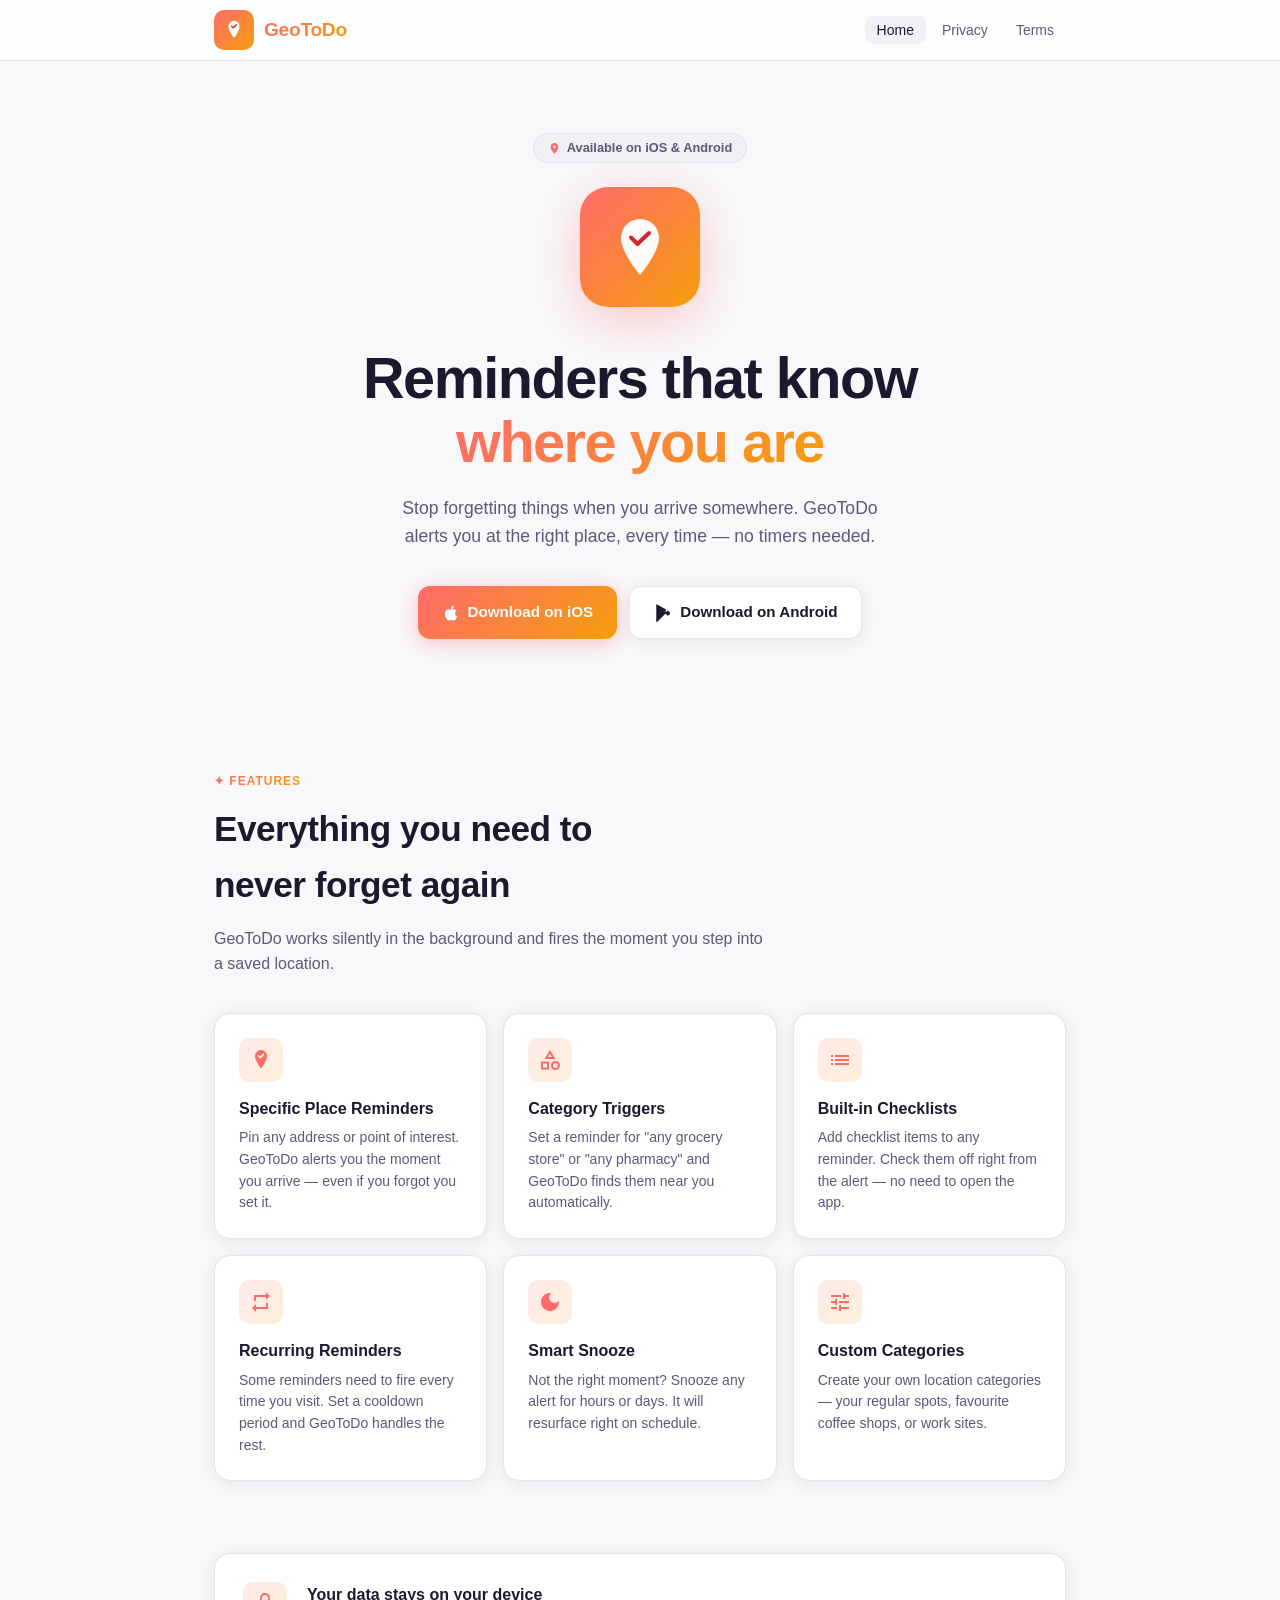
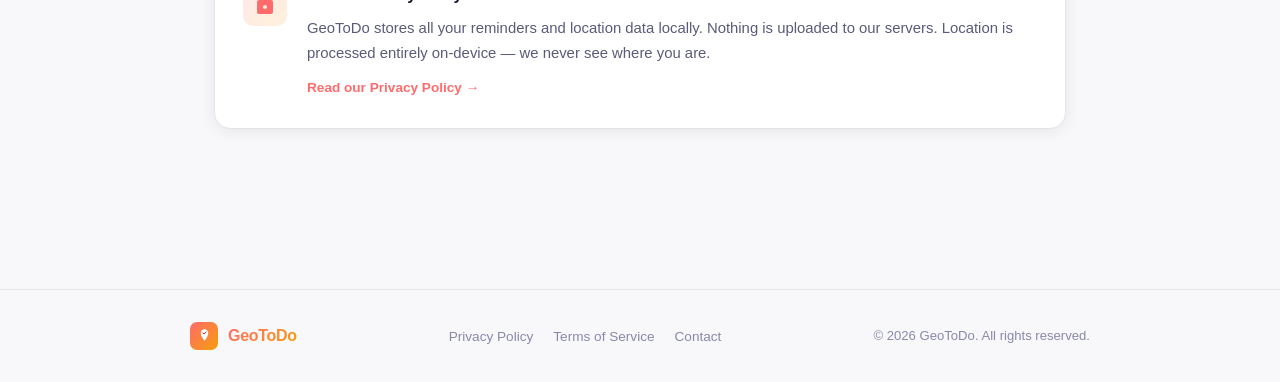
==== index.html @ b658473b "Add files via upload" ====
<!DOCTYPE html>
<html lang="en">
<head>
  <meta charset="UTF-8" />
  <meta name="viewport" content="width=device-width, initial-scale=1.0" />
  <title>GeoToDo — Location-Based Reminders</title>
  <meta name="description" content="GeoToDo reminds you of the right things at the right places. Set reminders tied to locations and never forget something again." />
  <link rel="stylesheet" href="style.css" />
  <link rel="icon" type="image/png" href="icon.png" />
</head>
<body>

<!-- ── Nav ──────────────────────────────────────────────────────────────── -->
<nav>
  <div class="nav-inner">
    <a href="index.html" class="logo">
      <div class="logo-icon">
        <!-- Pin + checkmark — matches new app icon -->
        <svg width="22" height="22" viewBox="0 0 24 24" fill="none">
          <path d="M12 2C8.69 2 6 4.69 6 8c0 5.5 6 12.5 6 12.5S18 13.5 18 8c0-3.31-2.69-6-6-6z" fill="white"/>
          <path d="M9.5 7.8l1.8 1.8 3.2-3.2" stroke="#CC2828" stroke-width="1.6" stroke-linecap="round" stroke-linejoin="round"/>
        </svg>
      </div>
      <span class="logo-name">GeoToDo</span>
    </a>
    <ul class="nav-links">
      <li><a href="index.html" class="active">Home</a></li>
      <li><a href="privacy.html">Privacy</a></li>
      <li><a href="terms.html">Terms</a></li>
    </ul>
  </div>
</nav>

<!-- ── Hero ─────────────────────────────────────────────────────────────── -->
<div class="page">
  <div class="hero">
    <div class="hero-badge">
      <svg width="13" height="13" viewBox="0 0 24 24" fill="#FF6B6B"><path d="M12 2C8.13 2 5 5.13 5 9c0 5.25 7 13 7 13s7-7.75 7-13c0-3.87-3.13-7-7-7zm0 9.5c-1.38 0-2.5-1.12-2.5-2.5s1.12-2.5 2.5-2.5 2.5 1.12 2.5 2.5-1.12 2.5-2.5 2.5z"/></svg>
      Available on iOS &amp; Android
    </div>

    <div class="app-icon-wrap">
      <!-- Large hero pin + checkmark -->
      <svg viewBox="0 0 64 64" fill="none" xmlns="http://www.w3.org/2000/svg">
        <path d="M32 4C21.5 4 13 12.5 13 23c0 14.5 19 37 19 37s19-22.5 19-37C51 12.5 42.5 4 32 4z" fill="white" opacity="0.97"/>
        <path d="M23 22.5l6.5 6.5 11.5-11" stroke="#CC2828" stroke-width="4" stroke-linecap="round" stroke-linejoin="round"/>
      </svg>
    </div>

    <h1>Reminders that know<br><span class="grad-text">where you are</span></h1>
    <p>Stop forgetting things when you arrive somewhere. GeoToDo alerts you at the right place, every time — no timers needed.</p>

    <div class="btn-group">
      <a href="#" class="btn btn-primary">
        <svg width="18" height="18" viewBox="0 0 24 24" fill="none"><path d="M18.71 19.5c-.83 1.24-1.71 2.45-3.05 2.47-1.34.03-1.77-.79-3.29-.79-1.53 0-2 .77-3.27.82-1.31.05-2.3-1.32-3.14-2.53C4.25 17 2.94 12.45 4.7 9.39c.87-1.52 2.43-2.48 4.12-2.51 1.28-.02 2.5.87 3.29.87.78 0 2.26-1.07 3.8-.91.65.03 2.47.26 3.64 1.98-.09.06-2.17 1.28-2.15 3.81.03 3.02 2.65 4.03 2.68 4.04-.03.07-.42 1.44-1.38 2.83M13 3.5c.73-.83 1.94-1.46 2.94-1.5.13 1.17-.34 2.35-1.04 3.19-.69.85-1.83 1.51-2.95 1.42-.15-1.15.41-2.35 1.05-3.11z" fill="white"/></svg>
        Download on iOS
      </a>
      <a href="#" class="btn btn-outline">
        <svg width="18" height="18" viewBox="0 0 24 24" fill="none"><path d="M3.18 23.76c.3.17.63.24.97.2l12.59-12.59L13.07 7.7 3.18 23.76zM20.9 10.24L18.1 8.62l-3.44 3.44 3.44 3.44 2.81-1.62c.8-.46.8-1.18-.01-1.64zM3 1.2v.01L13.07 11.3l3.67-3.67L4.14.83C3.76.6 3.34.57 3 .77V1.2zM3.18.24C3.07.3 3 .43 3 .59v22.82c0 .16.07.29.18.35l12.85-11.76L3.18.24z" fill="currentColor"/></svg>
        Download on Android
      </a>
    </div>
  </div>

  <!-- ── Features ─────────────────────────────────────────────────────────── -->
  <div class="section">
    <div class="section-label">✦ Features</div>
    <h2>Everything you need to<br>never forget again</h2>
    <p>GeoToDo works silently in the background and fires the moment you step into a saved location.</p>

    <div class="feature-grid">
      <div class="feature-card">
        <div class="feature-icon">
          <!-- Location pin with checkmark -->
          <svg width="24" height="24" viewBox="0 0 24 24" fill="none">
            <path d="M12 2C8.69 2 6 4.69 6 8c0 5.5 6 12.5 6 12.5S18 13.5 18 8c0-3.31-2.69-6-6-6z" fill="#FF6B6B"/>
            <path d="M9.5 7.8l1.8 1.8 3.2-3.2" stroke="white" stroke-width="1.5" stroke-linecap="round" stroke-linejoin="round"/>
          </svg>
        </div>
        <h3>Specific Place Reminders</h3>
        <p>Pin any address or point of interest. GeoToDo alerts you the moment you arrive — even if you forgot you set it.</p>
      </div>
      <div class="feature-card">
        <div class="feature-icon">
          <!-- Category grid -->
          <svg width="24" height="24" viewBox="0 0 24 24" fill="#FF6B6B">
            <path d="M12 2l-5.5 9h11L12 2zm0 3.84L13.93 9h-3.87L12 5.84zM17.5 13c-2.49 0-4.5 2.01-4.5 4.5S15.01 22 17.5 22 22 19.99 22 17.5 19.99 13 17.5 13zm0 7c-1.38 0-2.5-1.12-2.5-2.5s1.12-2.5 2.5-2.5 2.5 1.12 2.5 2.5-1.12 2.5-2.5 2.5zM3 21.5h8v-8H3v8zm2-6h4v4H5v-4z"/>
          </svg>
        </div>
        <h3>Category Triggers</h3>
        <p>Set a reminder for "any grocery store" or "any pharmacy" and GeoToDo finds them near you automatically.</p>
      </div>
      <div class="feature-card">
        <div class="feature-icon">
          <!-- Checklist -->
          <svg width="24" height="24" viewBox="0 0 24 24" fill="#FF6B6B">
            <path d="M3 13h2v-2H3v2zm0 4h2v-2H3v2zm0-8h2V7H3v2zm4 4h14v-2H7v2zm0 4h14v-2H7v2zM7 7v2h14V7H7z"/>
          </svg>
        </div>
        <h3>Built-in Checklists</h3>
        <p>Add checklist items to any reminder. Check them off right from the alert — no need to open the app.</p>
      </div>
      <div class="feature-card">
        <div class="feature-icon">
          <!-- Repeat arrows -->
          <svg width="24" height="24" viewBox="0 0 24 24" fill="#FF6B6B">
            <path d="M7 7h10v3l4-4-4-4v3H5v6h2V7zm10 10H7v-3l-4 4 4 4v-3h12v-6h-2v4z"/>
          </svg>
        </div>
        <h3>Recurring Reminders</h3>
        <p>Some reminders need to fire every time you visit. Set a cooldown period and GeoToDo handles the rest.</p>
      </div>
      <div class="feature-card">
        <div class="feature-icon">
          <!-- Bedtime moon -->
          <svg width="24" height="24" viewBox="0 0 24 24" fill="#FF6B6B">
            <path d="M12 3c-4.97 0-9 4.03-9 9s4.03 9 9 9 9-4.03 9-9c0-.46-.04-.92-.1-1.36a5.39 5.39 0 0 1-4.4 2.26 5.4 5.4 0 0 1-5.4-5.4c0-1.81.89-3.42 2.26-4.4-.44-.06-.9-.1-1.36-.1z"/>
          </svg>
        </div>
        <h3>Smart Snooze</h3>
        <p>Not the right moment? Snooze any alert for hours or days. It will resurface right on schedule.</p>
      </div>
      <div class="feature-card">
        <div class="feature-icon">
          <!-- Tune / sliders -->
          <svg width="24" height="24" viewBox="0 0 24 24" fill="#FF6B6B">
            <path d="M3 17v2h6v-2H3zM3 5v2h10V5H3zm10 16v-2h8v-2h-8v-2h-2v6h2zM7 9v2H3v2h4v2h2V9H7zm14 4v-2H11v2h10zm-6-4h2V7h4V5h-4V3h-2v6z"/>
          </svg>
        </div>
        <h3>Custom Categories</h3>
        <p>Create your own location categories — your regular spots, favourite coffee shops, or work sites.</p>
      </div>
    </div>
  </div>

  <!-- ── Privacy callout ───────────────────────────────────────────────────── -->
  <div class="section">
    <div class="feature-card" style="display:flex; gap:20px; align-items:flex-start; padding:28px;">
      <div style="flex-shrink:0; width:44px; height:44px; border-radius:10px; background:linear-gradient(135deg,rgba(255,107,107,.15),rgba(245,158,11,.15)); display:flex; align-items:center; justify-content:center;">
        <svg width="24" height="24" viewBox="0 0 24 24" fill="#FF6B6B">
          <path d="M18 8h-1V6c0-2.76-2.24-5-5-5S7 3.24 7 6v2H6c-1.1 0-2 .9-2 2v10c0 1.1.9 2 2 2h12c1.1 0 2-.9 2-2V10c0-1.1-.9-2-2-2zm-6 9c-1.1 0-2-.9-2-2s.9-2 2-2 2 .9 2 2-.9 2-2 2zm3.1-9H8.9V6c0-1.71 1.39-3.1 3.1-3.1 1.71 0 3.1 1.39 3.1 3.1v2z"/>
        </svg>
      </div>
      <div>
        <h3 style="margin-bottom:8px;">Your data stays on your device</h3>
        <p style="color:var(--text-2); font-size:.93rem; line-height:1.65;">
          GeoToDo stores all your reminders and location data locally. Nothing is uploaded to our servers. Location is processed entirely on-device — we never see where you are.
        </p>
        <a href="privacy.html" style="display:inline-block; margin-top:12px; font-size:.85rem; font-weight:600; color:var(--red); text-decoration:none;">Read our Privacy Policy →</a>
      </div>
    </div>
  </div>

</div><!-- /page -->

<!-- ── Footer ────────────────────────────────────────────────────────────── -->
<footer>
  <div class="footer-inner">
    <a href="index.html" class="logo">
      <div class="logo-icon" style="width:28px;height:28px;border-radius:7px;">
        <svg width="15" height="15" viewBox="0 0 24 24" fill="none">
          <path d="M12 2C8.69 2 6 4.69 6 8c0 5.5 6 12.5 6 12.5S18 13.5 18 8c0-3.31-2.69-6-6-6z" fill="white"/>
          <path d="M9.5 7.8l1.8 1.8 3.2-3.2" stroke="#CC2828" stroke-width="1.6" stroke-linecap="round" stroke-linejoin="round"/>
        </svg>
      </div>
      <span class="logo-name" style="font-size:1rem;">GeoToDo</span>
    </a>
    <ul class="footer-links">
      <li><a href="privacy.html">Privacy Policy</a></li>
      <li><a href="terms.html">Terms of Service</a></li>
      <li><a href="mailto:hello@GeoToDo.app">Contact</a></li>
    </ul>
    <p class="footer-copy">&copy; 2026 GeoToDo. All rights reserved.</p>
  </div>
</footer>

</body>
</html>
---- style.css ----
/* ── GeoToDo website — shared styles ───────────────────────────────────── */

:root {
  --red:    #FF6B6B;
  --amber:  #F59E0B;
  --grad:   linear-gradient(135deg, #FF6B6B 0%, #F59E0B 100%);
  --grad-h: linear-gradient(135deg, #ff5252 0%, #e08e00 100%);

  --bg:        #f8f8fa;
  --surface:   #ffffff;
  --surface2:  #f1f1f5;
  --border:    #e4e4ea;
  --text:      #1a1a2e;
  --text-2:    #5a5a7a;
  --text-3:    #8888aa;
  --radius:    16px;
  --radius-sm: 10px;
  --shadow:    0 2px 16px rgba(0,0,0,.08);
  --shadow-lg: 0 8px 40px rgba(0,0,0,.13);
}

@media (prefers-color-scheme: dark) {
  :root {
    --bg:       #0f0f18;
    --surface:  #1c1c2e;
    --surface2: #252538;
    --border:   #2e2e48;
    --text:     #f0f0f8;
    --text-2:   #a0a0c0;
    --text-3:   #606080;
    --shadow:    0 2px 16px rgba(0,0,0,.4);
    --shadow-lg: 0 8px 40px rgba(0,0,0,.5);
  }
}

*, *::before, *::after { box-sizing: border-box; margin: 0; padding: 0; }

html { scroll-behavior: smooth; }

body {
  font-family: -apple-system, BlinkMacSystemFont, 'Segoe UI', Roboto, Helvetica, Arial, sans-serif;
  background: var(--bg);
  color: var(--text);
  line-height: 1.6;
  -webkit-font-smoothing: antialiased;
}

/* ── Logo ─────────────────────────────────────────────────────────────────── */
.logo {
  display: inline-flex;
  align-items: center;
  gap: 10px;
  text-decoration: none;
}

.logo-icon {
  width: 40px;
  height: 40px;
  border-radius: 10px;
  background: var(--grad);
  display: flex;
  align-items: center;
  justify-content: center;
  flex-shrink: 0;
}

.logo-icon svg { display: block; }

.logo-name {
  font-size: 1.2rem;
  font-weight: 800;
  background: var(--grad);
  -webkit-background-clip: text;
  -webkit-text-fill-color: transparent;
  background-clip: text;
  letter-spacing: -0.3px;
}

/* ── Nav ──────────────────────────────────────────────────────────────────── */
nav {
  position: sticky;
  top: 0;
  z-index: 100;
  background: color-mix(in srgb, var(--surface) 80%, transparent);
  backdrop-filter: blur(16px);
  -webkit-backdrop-filter: blur(16px);
  border-bottom: 1px solid var(--border);
}

.nav-inner {
  max-width: 900px;
  margin: 0 auto;
  padding: 0 24px;
  height: 60px;
  display: flex;
  align-items: center;
  justify-content: space-between;
}

.nav-links {
  display: flex;
  gap: 4px;
  list-style: none;
}

.nav-links a {
  text-decoration: none;
  color: var(--text-2);
  font-size: .875rem;
  font-weight: 500;
  padding: 6px 12px;
  border-radius: 8px;
  transition: background .15s, color .15s;
}

.nav-links a:hover,
.nav-links a.active {
  background: var(--surface2);
  color: var(--text);
}

/* ── Page wrapper ─────────────────────────────────────────────────────────── */
.page { max-width: 900px; margin: 0 auto; padding: 0 24px 80px; }

/* ── Hero ─────────────────────────────────────────────────────────────────── */
.hero {
  text-align: center;
  padding: 72px 24px 56px;
}

.hero-badge {
  display: inline-flex;
  align-items: center;
  gap: 6px;
  background: var(--surface2);
  border: 1px solid var(--border);
  border-radius: 100px;
  padding: 4px 14px;
  font-size: .8rem;
  font-weight: 600;
  color: var(--text-2);
  margin-bottom: 24px;
}

.hero-badge span { font-size: .9rem; }

.hero h1 {
  font-size: clamp(2.2rem, 6vw, 3.6rem);
  font-weight: 900;
  line-height: 1.1;
  letter-spacing: -1.5px;
  margin-bottom: 20px;
}

.grad-text {
  background: var(--grad);
  -webkit-background-clip: text;
  -webkit-text-fill-color: transparent;
  background-clip: text;
}

.hero p {
  font-size: 1.1rem;
  color: var(--text-2);
  max-width: 520px;
  margin: 0 auto 36px;
}

/* ── App icon large ───────────────────────────────────────────────────────── */
.app-icon-wrap {
  margin: 0 auto 40px;
  width: 120px;
  height: 120px;
  border-radius: 28px;
  background: var(--grad);
  display: flex;
  align-items: center;
  justify-content: center;
  box-shadow: 0 12px 48px rgba(255, 107, 107, .35);
}

.app-icon-wrap svg { width: 64px; height: 64px; }

/* ── Buttons ──────────────────────────────────────────────────────────────── */
.btn-group {
  display: flex;
  flex-wrap: wrap;
  gap: 12px;
  justify-content: center;
}

.btn {
  display: inline-flex;
  align-items: center;
  gap: 8px;
  text-decoration: none;
  font-weight: 700;
  font-size: .95rem;
  border-radius: 12px;
  padding: 13px 24px;
  transition: transform .15s, box-shadow .15s, opacity .15s;
  cursor: pointer;
  border: none;
}

.btn:hover { transform: translateY(-1px); }
.btn:active { transform: translateY(0); }

.btn-primary {
  background: var(--grad);
  color: #fff;
  box-shadow: 0 4px 20px rgba(255,107,107,.4);
}
.btn-primary:hover { box-shadow: 0 6px 28px rgba(255,107,107,.55); }

.btn-outline {
  background: var(--surface);
  color: var(--text);
  border: 1.5px solid var(--border);
  box-shadow: var(--shadow);
}
.btn-outline:hover { border-color: var(--red); color: var(--red); }

/* ── Section headings ─────────────────────────────────────────────────────── */
.section { margin-top: 72px; }

.section-label {
  display: inline-flex;
  align-items: center;
  gap: 6px;
  font-size: .75rem;
  font-weight: 700;
  letter-spacing: 1px;
  text-transform: uppercase;
  background: var(--grad);
  -webkit-background-clip: text;
  -webkit-text-fill-color: transparent;
  background-clip: text;
  margin-bottom: 10px;
}

.section h2 {
  font-size: clamp(1.5rem, 4vw, 2.2rem);
  font-weight: 800;
  letter-spacing: -0.5px;
  margin-bottom: 12px;
}

.section > p {
  color: var(--text-2);
  max-width: 560px;
  margin-bottom: 36px;
}

/* ── Feature grid ─────────────────────────────────────────────────────────── */
.feature-grid {
  display: grid;
  grid-template-columns: repeat(auto-fit, minmax(240px, 1fr));
  gap: 16px;
}

.feature-card {
  background: var(--surface);
  border: 1px solid var(--border);
  border-radius: var(--radius);
  padding: 24px;
  box-shadow: var(--shadow);
}

.feature-icon {
  width: 44px;
  height: 44px;
  border-radius: var(--radius-sm);
  background: linear-gradient(135deg, rgba(255,107,107,.15), rgba(245,158,11,.15));
  display: flex;
  align-items: center;
  justify-content: center;
  margin-bottom: 14px;
  font-size: 1.3rem;
}

.feature-card h3 {
  font-size: 1rem;
  font-weight: 700;
  margin-bottom: 6px;
}

.feature-card p {
  font-size: .875rem;
  color: var(--text-2);
  line-height: 1.55;
}

/* ── Privacy / Terms prose ────────────────────────────────────────────────── */
.prose-hero {
  padding: 56px 0 40px;
  border-bottom: 1px solid var(--border);
  margin-bottom: 48px;
}

.prose-hero h1 {
  font-size: clamp(1.8rem, 5vw, 3rem);
  font-weight: 900;
  letter-spacing: -1px;
  margin-bottom: 10px;
}

.prose-hero p {
  color: var(--text-2);
  font-size: .95rem;
}

.prose-hero .updated {
  display: inline-flex;
  align-items: center;
  gap: 6px;
  margin-top: 16px;
  font-size: .8rem;
  color: var(--text-3);
  background: var(--surface2);
  border-radius: 100px;
  padding: 4px 12px;
}

.prose { max-width: 720px; }

.prose h2 {
  font-size: 1.25rem;
  font-weight: 800;
  margin: 40px 0 12px;
  color: var(--text);
  display: flex;
  align-items: center;
  gap: 10px;
}

.prose h2 .h-icon {
  width: 32px;
  height: 32px;
  border-radius: 8px;
  background: linear-gradient(135deg, rgba(255,107,107,.2), rgba(245,158,11,.2));
  display: flex;
  align-items: center;
  justify-content: center;
  font-size: .9rem;
  flex-shrink: 0;
}

.prose p, .prose li {
  font-size: .97rem;
  color: var(--text-2);
  line-height: 1.75;
}

.prose ul, .prose ol {
  padding-left: 20px;
  margin: 10px 0;
}

.prose li { margin-bottom: 6px; }

.prose a { color: var(--red); text-decoration: none; }
.prose a:hover { text-decoration: underline; }

.prose strong { color: var(--text); font-weight: 600; }

.info-box {
  background: linear-gradient(135deg, rgba(255,107,107,.08), rgba(245,158,11,.08));
  border: 1px solid rgba(255,107,107,.2);
  border-radius: var(--radius-sm);
  padding: 16px 20px;
  margin: 20px 0;
  font-size: .9rem;
  color: var(--text-2);
  display: flex;
  gap: 12px;
  align-items: flex-start;
}

.info-box .info-icon { font-size: 1.1rem; flex-shrink: 0; margin-top: 1px; }

/* ── Footer ───────────────────────────────────────────────────────────────── */
footer {
  border-top: 1px solid var(--border);
  margin-top: 80px;
  padding: 32px 24px;
}

.footer-inner {
  max-width: 900px;
  margin: 0 auto;
  display: flex;
  flex-wrap: wrap;
  align-items: center;
  justify-content: space-between;
  gap: 16px;
}

.footer-links {
  display: flex;
  gap: 20px;
  list-style: none;
  flex-wrap: wrap;
}

.footer-links a {
  text-decoration: none;
  color: var(--text-3);
  font-size: .85rem;
  transition: color .15s;
}

.footer-links a:hover { color: var(--text); }

.footer-copy {
  font-size: .82rem;
  color: var(--text-3);
}

/* ── Responsive ───────────────────────────────────────────────────────────── */
@media (max-width: 600px) {
  .nav-links a { padding: 6px 8px; font-size: .8rem; }
  .hero { padding: 48px 0 40px; }
  .app-icon-wrap { width: 96px; height: 96px; border-radius: 22px; }
}
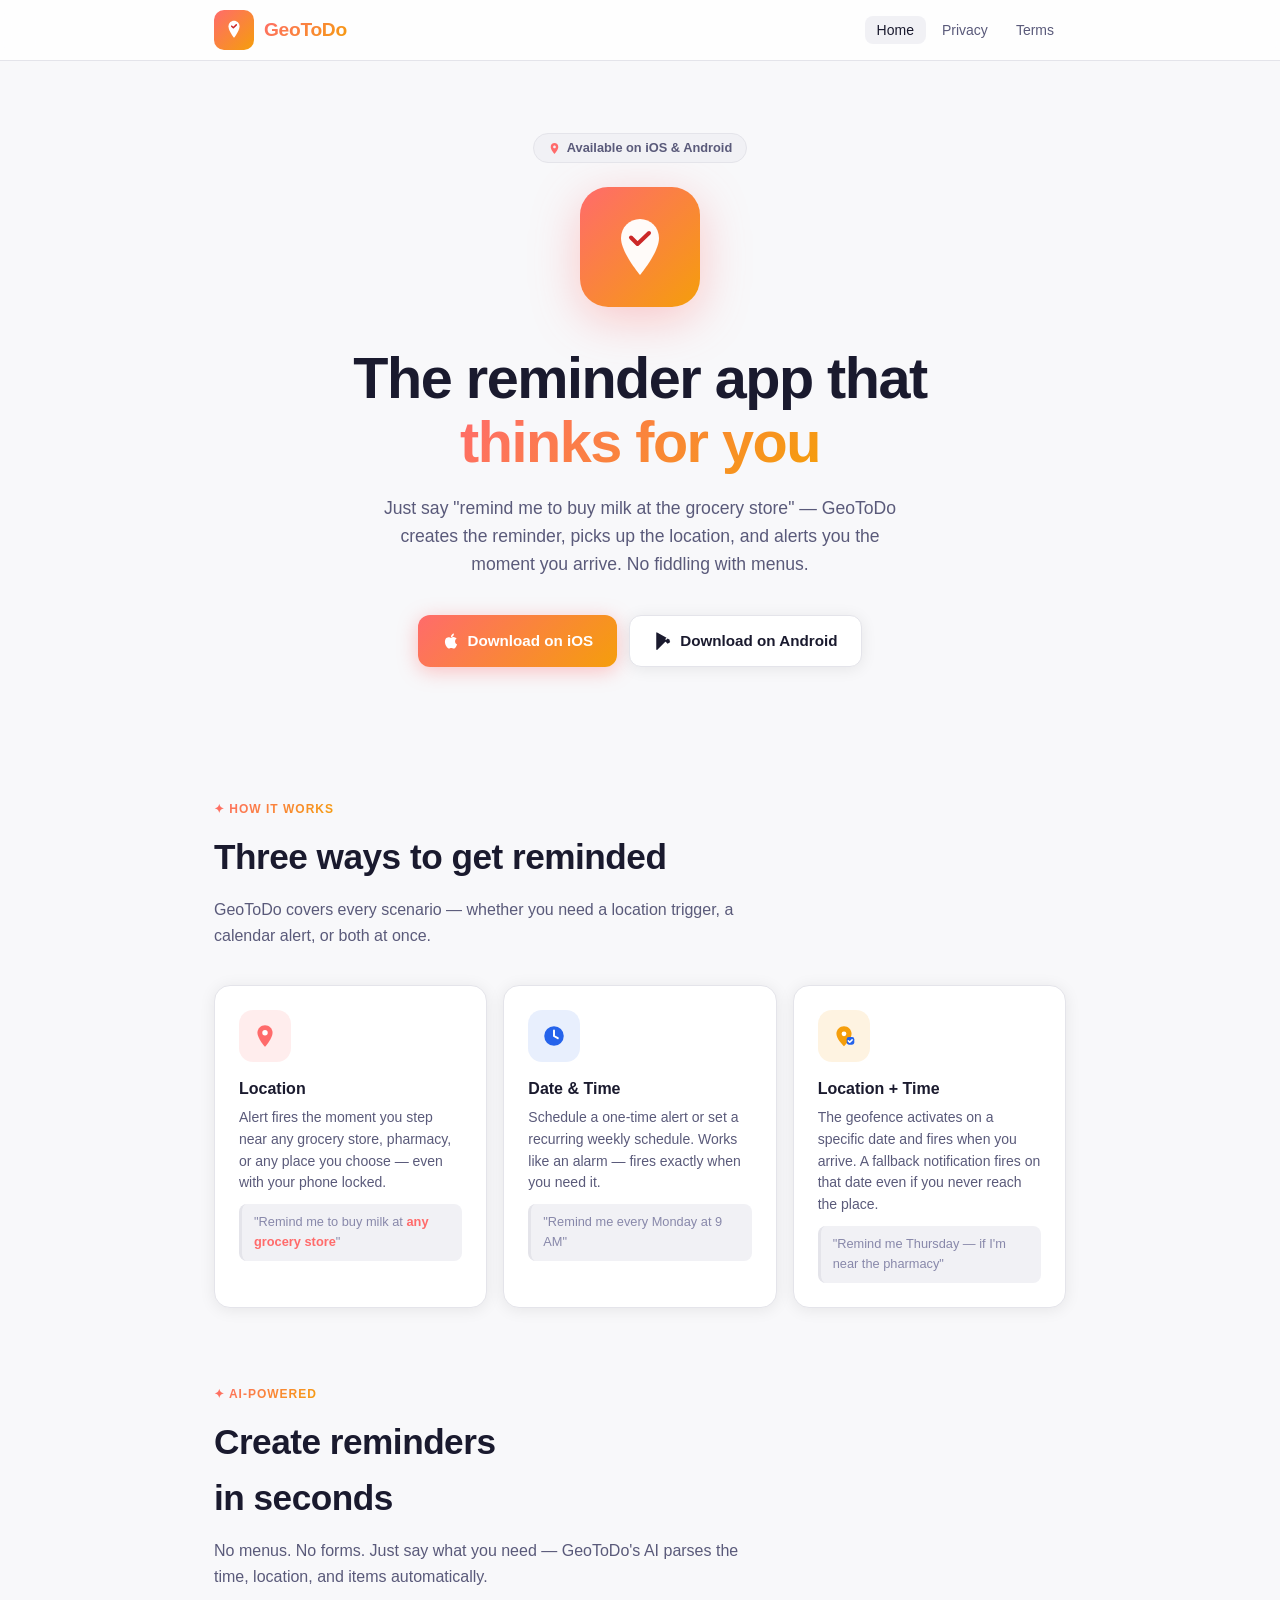
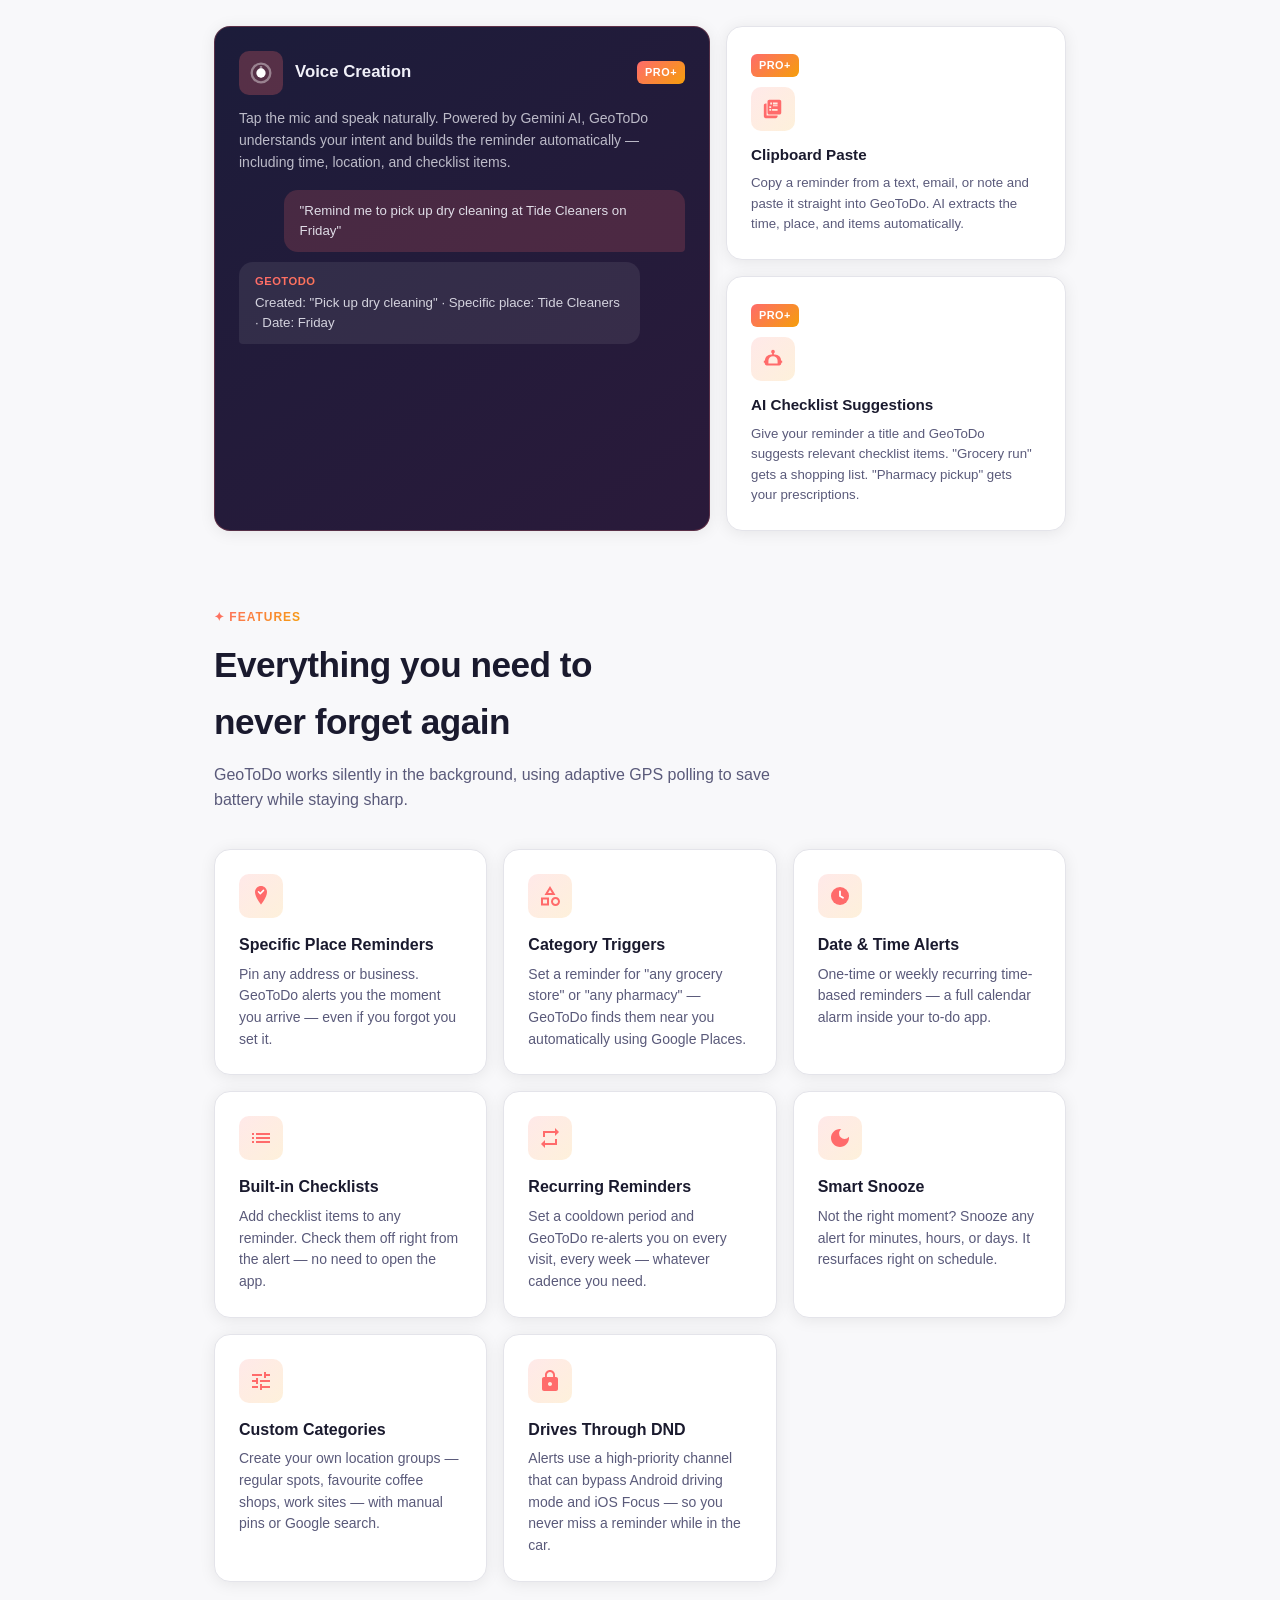
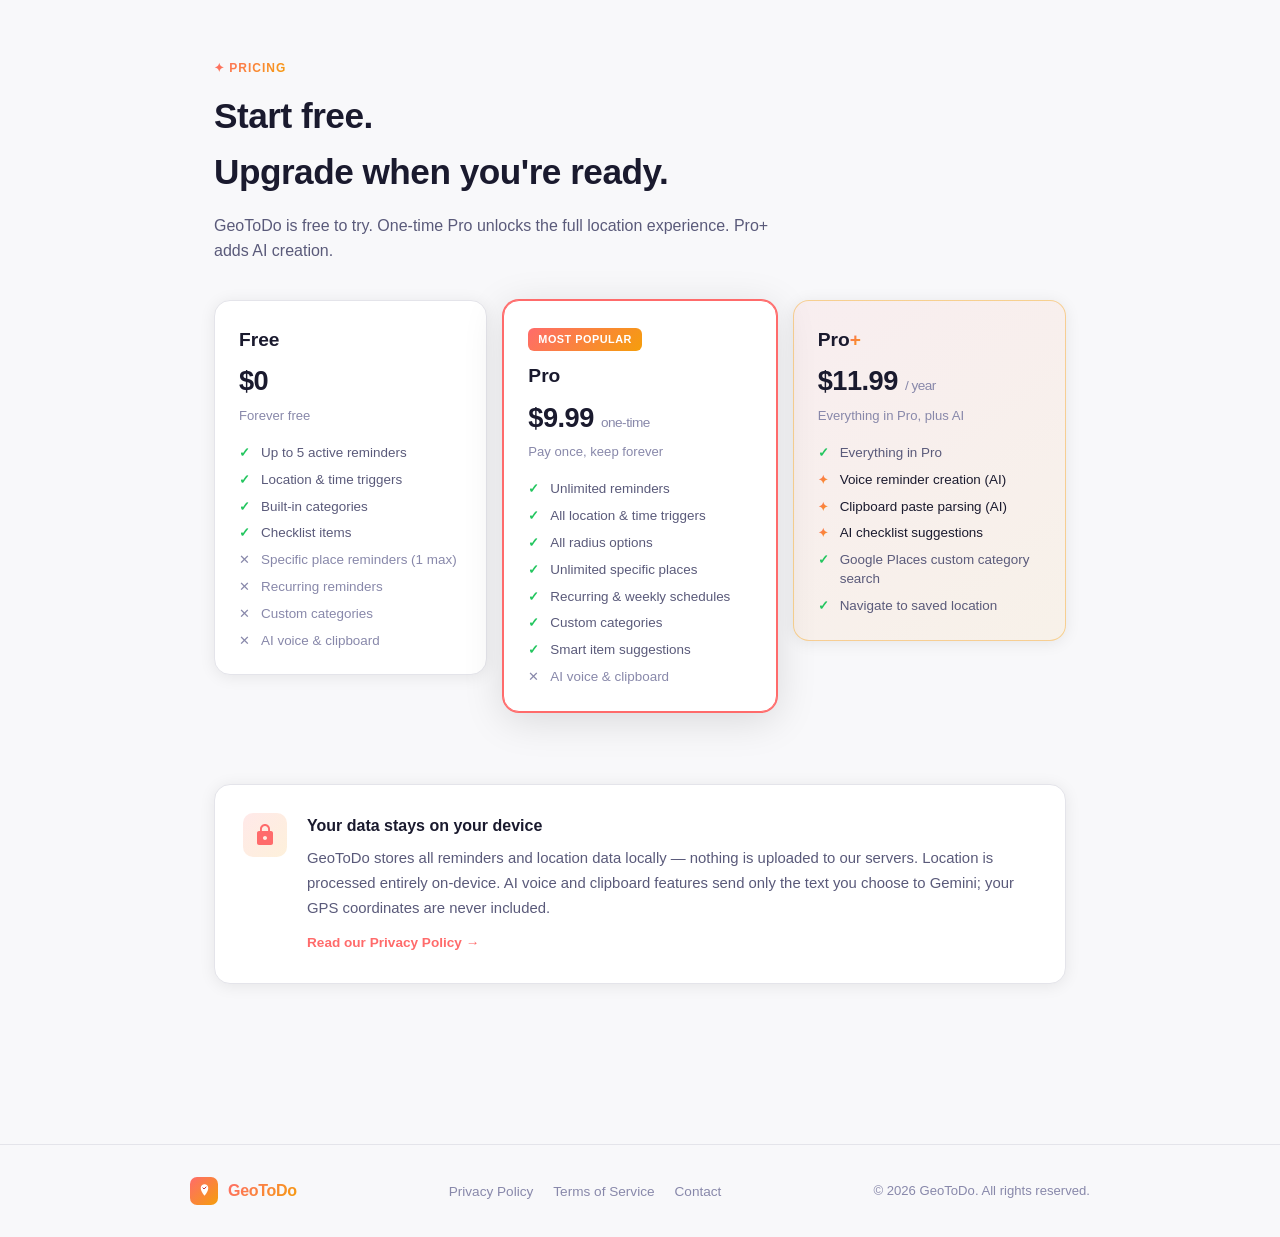
==== commit 48974f18: "Add files via upload" ====
--- a/index.html
+++ b/index.html
@@ -3,8 +3,8 @@
 <head>
   <meta charset="UTF-8" />
   <meta name="viewport" content="width=device-width, initial-scale=1.0" />
-  <title>GeoToDo — Location-Based Reminders</title>
-  <meta name="description" content="GeoToDo reminds you of the right things at the right places. Set reminders tied to locations and never forget something again." />
+  <title>GeoToDo — AI-Powered Location &amp; Time Reminders</title>
+  <meta name="description" content="GeoToDo creates reminders from your voice, fires them when you arrive at a place or at a specific time, and checks items off without opening the app." />
   <link rel="stylesheet" href="style.css" />
   <link rel="icon" type="image/png" href="icon.png" />
 </head>
@@ -15,7 +15,6 @@
   <div class="nav-inner">
     <a href="index.html" class="logo">
       <div class="logo-icon">
-        <!-- Pin + checkmark — matches new app icon -->
         <svg width="22" height="22" viewBox="0 0 24 24" fill="none">
           <path d="M12 2C8.69 2 6 4.69 6 8c0 5.5 6 12.5 6 12.5S18 13.5 18 8c0-3.31-2.69-6-6-6z" fill="white"/>
           <path d="M9.5 7.8l1.8 1.8 3.2-3.2" stroke="#CC2828" stroke-width="1.6" stroke-linecap="round" stroke-linejoin="round"/>
@@ -40,15 +39,14 @@
     </div>
 
     <div class="app-icon-wrap">
-      <!-- Large hero pin + checkmark -->
       <svg viewBox="0 0 64 64" fill="none" xmlns="http://www.w3.org/2000/svg">
         <path d="M32 4C21.5 4 13 12.5 13 23c0 14.5 19 37 19 37s19-22.5 19-37C51 12.5 42.5 4 32 4z" fill="white" opacity="0.97"/>
         <path d="M23 22.5l6.5 6.5 11.5-11" stroke="#CC2828" stroke-width="4" stroke-linecap="round" stroke-linejoin="round"/>
       </svg>
     </div>
 
-    <h1>Reminders that know<br><span class="grad-text">where you are</span></h1>
-    <p>Stop forgetting things when you arrive somewhere. GeoToDo alerts you at the right place, every time — no timers needed.</p>
+    <h1>The reminder app that<br><span class="grad-text">thinks for you</span></h1>
+    <p>Just say "remind me to buy milk at the grocery store" — GeoToDo creates the reminder, picks up the location, and alerts you the moment you arrive. No fiddling with menus.</p>
 
     <div class="btn-group">
       <a href="#" class="btn btn-primary">
@@ -62,37 +60,154 @@
     </div>
   </div>
 
-  <!-- ── Features ─────────────────────────────────────────────────────────── -->
+  <!-- ── Three trigger types ─────────────────────────────────────────────── -->
+  <div class="section">
+    <div class="section-label">✦ How it works</div>
+    <h2>Three ways to get reminded</h2>
+    <p>GeoToDo covers every scenario — whether you need a location trigger, a calendar alert, or both at once.</p>
+
+    <div class="trigger-grid">
+      <div class="trigger-card">
+        <div class="trigger-icon trigger-loc">
+          <svg width="26" height="26" viewBox="0 0 24 24" fill="none">
+            <path d="M12 2C8.13 2 5 5.13 5 9c0 5.25 7 13 7 13s7-7.75 7-13c0-3.87-3.13-7-7-7z" fill="#FF6B6B"/>
+            <circle cx="12" cy="9" r="2.5" fill="white"/>
+          </svg>
+        </div>
+        <div class="trigger-body">
+          <h3>Location</h3>
+          <p>Alert fires the moment you step near any grocery store, pharmacy, or any place you choose — even with your phone locked.</p>
+          <div class="trigger-example">"Remind me to buy milk at <em>any grocery store</em>"</div>
+        </div>
+      </div>
+
+      <div class="trigger-card">
+        <div class="trigger-icon trigger-time">
+          <svg width="26" height="26" viewBox="0 0 24 24" fill="none">
+            <circle cx="12" cy="12" r="9" fill="#2563EB"/>
+            <path d="M12 7v5l3.5 2" stroke="white" stroke-width="1.8" stroke-linecap="round"/>
+          </svg>
+        </div>
+        <div class="trigger-body">
+          <h3>Date &amp; Time</h3>
+          <p>Schedule a one-time alert or set a recurring weekly schedule. Works like an alarm — fires exactly when you need it.</p>
+          <div class="trigger-example">"Remind me every Monday at 9 AM"</div>
+        </div>
+      </div>
+
+      <div class="trigger-card">
+        <div class="trigger-icon trigger-both">
+          <svg width="26" height="26" viewBox="0 0 24 24" fill="none">
+            <path d="M12 3C8.13 3 5 6.13 5 10c0 4.5 5.5 10 7 11.5C13.5 20 19 14.5 19 10c0-3.87-3.13-7-7-7z" fill="#F59E0B"/>
+            <circle cx="12" cy="10" r="2.2" fill="white"/>
+            <rect x="14.5" y="13" width="7" height="7" rx="2" fill="#2563EB"/>
+            <path d="M16 16.5l1.3 1.3 2.2-2.2" stroke="white" stroke-width="1.4" stroke-linecap="round" stroke-linejoin="round"/>
+          </svg>
+        </div>
+        <div class="trigger-body">
+          <h3>Location + Time</h3>
+          <p>The geofence activates on a specific date and fires when you arrive. A fallback notification fires on that date even if you never reach the place.</p>
+          <div class="trigger-example">"Remind me Thursday — if I'm near the pharmacy"</div>
+        </div>
+      </div>
+    </div>
+  </div>
+
+  <!-- ── AI spotlight ────────────────────────────────────────────────────── -->
+  <div class="section">
+    <div class="section-label">✦ AI-Powered</div>
+    <h2>Create reminders<br>in seconds</h2>
+    <p>No menus. No forms. Just say what you need — GeoToDo's AI parses the time, location, and items automatically.</p>
+
+    <div class="ai-grid">
+      <div class="ai-card ai-card-primary">
+        <div class="ai-card-top">
+          <div class="ai-badge">Pro+</div>
+          <div class="ai-icon">
+            <svg width="28" height="28" viewBox="0 0 24 24" fill="none">
+              <path d="M12 3a9 9 0 1 0 0 18A9 9 0 0 0 12 3zm0 16a7 7 0 1 1 0-14 7 7 0 0 1 0 14zm-1-5h2v2h-2zm0-8h2v6h-2z" fill="white" opacity=".4"/>
+              <circle cx="12" cy="12" r="4" fill="white"/>
+            </svg>
+          </div>
+          <h3>Voice Creation</h3>
+        </div>
+        <p>Tap the mic and speak naturally. Powered by Gemini AI, GeoToDo understands your intent and builds the reminder automatically — including time, location, and checklist items.</p>
+        <div class="voice-demo">
+          <div class="voice-bubble user">"Remind me to pick up dry cleaning at Tide Cleaners on Friday"</div>
+          <div class="voice-bubble bot">
+            <span class="bot-label">GeoToDo</span>
+            Created: "Pick up dry cleaning" · Specific place: Tide Cleaners · Date: Friday
+          </div>
+        </div>
+      </div>
+
+      <div class="ai-side-cards">
+        <div class="ai-card">
+          <div class="ai-badge">Pro+</div>
+          <div class="feature-icon" style="margin-bottom:12px;">
+            <svg width="22" height="22" viewBox="0 0 24 24" fill="#FF6B6B">
+              <path d="M19 2H8c-1.1 0-2 .9-2 2v12c0 1.1.9 2 2 2h11c1.1 0 2-.9 2-2V4c0-1.1-.9-2-2-2zm-7 3h5v2h-5V5zm0 3h5v1h-5V8zm-3-3h2v2h-2V5zm-1 7h9v2H8v-2zm0-3h2v2H8v-2zm2 3h1v2h-1v-2zM5 6H4c-1.1 0-2 .9-2 2v12c0 1.1.9 2 2 2h11c1.1 0 2-.9 2-2v-1H5V6z"/>
+            </svg>
+          </div>
+          <h3>Clipboard Paste</h3>
+          <p>Copy a reminder from a text, email, or note and paste it straight into GeoToDo. AI extracts the time, place, and items automatically.</p>
+        </div>
+
+        <div class="ai-card">
+          <div class="ai-badge">Pro+</div>
+          <div class="feature-icon" style="margin-bottom:12px;">
+            <svg width="22" height="22" viewBox="0 0 24 24" fill="#FF6B6B">
+              <path d="M12 2a2 2 0 0 1 2 2c0 .74-.4 1.38-1 1.73V7h1a7 7 0 0 1 7 7h1v2h-1v1a2 2 0 0 1-2 2H5a2 2 0 0 1-2-2v-1H2v-2h1a7 7 0 0 1 7-7h1V5.73A2 2 0 0 1 10 4a2 2 0 0 1 2-2zm0 7a5 5 0 0 0-5 5v3h10v-3a5 5 0 0 0-5-5z"/>
+            </svg>
+          </div>
+          <h3>AI Checklist Suggestions</h3>
+          <p>Give your reminder a title and GeoToDo suggests relevant checklist items. "Grocery run" gets a shopping list. "Pharmacy pickup" gets your prescriptions.</p>
+        </div>
+      </div>
+    </div>
+  </div>
+
+  <!-- ── Full feature grid ───────────────────────────────────────────────── -->
   <div class="section">
     <div class="section-label">✦ Features</div>
     <h2>Everything you need to<br>never forget again</h2>
-    <p>GeoToDo works silently in the background and fires the moment you step into a saved location.</p>
+    <p>GeoToDo works silently in the background, using adaptive GPS polling to save battery while staying sharp.</p>
 
     <div class="feature-grid">
       <div class="feature-card">
         <div class="feature-icon">
-          <!-- Location pin with checkmark -->
           <svg width="24" height="24" viewBox="0 0 24 24" fill="none">
             <path d="M12 2C8.69 2 6 4.69 6 8c0 5.5 6 12.5 6 12.5S18 13.5 18 8c0-3.31-2.69-6-6-6z" fill="#FF6B6B"/>
             <path d="M9.5 7.8l1.8 1.8 3.2-3.2" stroke="white" stroke-width="1.5" stroke-linecap="round" stroke-linejoin="round"/>
           </svg>
         </div>
         <h3>Specific Place Reminders</h3>
-        <p>Pin any address or point of interest. GeoToDo alerts you the moment you arrive — even if you forgot you set it.</p>
-      </div>
-      <div class="feature-card">
-        <div class="feature-icon">
-          <!-- Category grid -->
+        <p>Pin any address or business. GeoToDo alerts you the moment you arrive — even if you forgot you set it.</p>
+      </div>
+
+      <div class="feature-card">
+        <div class="feature-icon">
           <svg width="24" height="24" viewBox="0 0 24 24" fill="#FF6B6B">
             <path d="M12 2l-5.5 9h11L12 2zm0 3.84L13.93 9h-3.87L12 5.84zM17.5 13c-2.49 0-4.5 2.01-4.5 4.5S15.01 22 17.5 22 22 19.99 22 17.5 19.99 13 17.5 13zm0 7c-1.38 0-2.5-1.12-2.5-2.5s1.12-2.5 2.5-2.5 2.5 1.12 2.5 2.5-1.12 2.5-2.5 2.5zM3 21.5h8v-8H3v8zm2-6h4v4H5v-4z"/>
           </svg>
         </div>
         <h3>Category Triggers</h3>
-        <p>Set a reminder for "any grocery store" or "any pharmacy" and GeoToDo finds them near you automatically.</p>
-      </div>
-      <div class="feature-card">
-        <div class="feature-icon">
-          <!-- Checklist -->
+        <p>Set a reminder for "any grocery store" or "any pharmacy" — GeoToDo finds them near you automatically using Google Places.</p>
+      </div>
+
+      <div class="feature-card">
+        <div class="feature-icon">
+          <svg width="24" height="24" viewBox="0 0 24 24" fill="none">
+            <circle cx="12" cy="12" r="9" fill="#FF6B6B"/>
+            <path d="M12 7.5v4.5l3 1.8" stroke="white" stroke-width="1.8" stroke-linecap="round"/>
+          </svg>
+        </div>
+        <h3>Date &amp; Time Alerts</h3>
+        <p>One-time or weekly recurring time-based reminders — a full calendar alarm inside your to-do app.</p>
+      </div>
+
+      <div class="feature-card">
+        <div class="feature-icon">
           <svg width="24" height="24" viewBox="0 0 24 24" fill="#FF6B6B">
             <path d="M3 13h2v-2H3v2zm0 4h2v-2H3v2zm0-8h2V7H3v2zm4 4h14v-2H7v2zm0 4h14v-2H7v2zM7 7v2h14V7H7z"/>
           </svg>
@@ -100,35 +215,101 @@
         <h3>Built-in Checklists</h3>
         <p>Add checklist items to any reminder. Check them off right from the alert — no need to open the app.</p>
       </div>
-      <div class="feature-card">
-        <div class="feature-icon">
-          <!-- Repeat arrows -->
+
+      <div class="feature-card">
+        <div class="feature-icon">
           <svg width="24" height="24" viewBox="0 0 24 24" fill="#FF6B6B">
             <path d="M7 7h10v3l4-4-4-4v3H5v6h2V7zm10 10H7v-3l-4 4 4 4v-3h12v-6h-2v4z"/>
           </svg>
         </div>
         <h3>Recurring Reminders</h3>
-        <p>Some reminders need to fire every time you visit. Set a cooldown period and GeoToDo handles the rest.</p>
-      </div>
-      <div class="feature-card">
-        <div class="feature-icon">
-          <!-- Bedtime moon -->
+        <p>Set a cooldown period and GeoToDo re-alerts you on every visit, every week — whatever cadence you need.</p>
+      </div>
+
+      <div class="feature-card">
+        <div class="feature-icon">
           <svg width="24" height="24" viewBox="0 0 24 24" fill="#FF6B6B">
             <path d="M12 3c-4.97 0-9 4.03-9 9s4.03 9 9 9 9-4.03 9-9c0-.46-.04-.92-.1-1.36a5.39 5.39 0 0 1-4.4 2.26 5.4 5.4 0 0 1-5.4-5.4c0-1.81.89-3.42 2.26-4.4-.44-.06-.9-.1-1.36-.1z"/>
           </svg>
         </div>
         <h3>Smart Snooze</h3>
-        <p>Not the right moment? Snooze any alert for hours or days. It will resurface right on schedule.</p>
-      </div>
-      <div class="feature-card">
-        <div class="feature-icon">
-          <!-- Tune / sliders -->
+        <p>Not the right moment? Snooze any alert for minutes, hours, or days. It resurfaces right on schedule.</p>
+      </div>
+
+      <div class="feature-card">
+        <div class="feature-icon">
           <svg width="24" height="24" viewBox="0 0 24 24" fill="#FF6B6B">
             <path d="M3 17v2h6v-2H3zM3 5v2h10V5H3zm10 16v-2h8v-2h-8v-2h-2v6h2zM7 9v2H3v2h4v2h2V9H7zm14 4v-2H11v2h10zm-6-4h2V7h4V5h-4V3h-2v6z"/>
           </svg>
         </div>
         <h3>Custom Categories</h3>
-        <p>Create your own location categories — your regular spots, favourite coffee shops, or work sites.</p>
+        <p>Create your own location groups — regular spots, favourite coffee shops, work sites — with manual pins or Google search.</p>
+      </div>
+
+      <div class="feature-card">
+        <div class="feature-icon">
+          <svg width="24" height="24" viewBox="0 0 24 24" fill="#FF6B6B">
+            <path d="M18 8h-1V6c0-2.76-2.24-5-5-5S7 3.24 7 6v2H6c-1.1 0-2 .9-2 2v10c0 1.1.9 2 2 2h12c1.1 0 2-.9 2-2V10c0-1.1-.9-2-2-2zm-6 9c-1.1 0-2-.9-2-2s.9-2 2-2 2 .9 2 2-.9 2-2 2zm3.1-9H8.9V6c0-1.71 1.39-3.1 3.1-3.1 1.71 0 3.1 1.39 3.1 3.1v2z"/>
+          </svg>
+        </div>
+        <h3>Drives Through DND</h3>
+        <p>Alerts use a high-priority channel that can bypass Android driving mode and iOS Focus — so you never miss a reminder while in the car.</p>
+      </div>
+    </div>
+  </div>
+
+  <!-- ── Pricing ─────────────────────────────────────────────────────────── -->
+  <div class="section">
+    <div class="section-label">✦ Pricing</div>
+    <h2>Start free.<br>Upgrade when you're ready.</h2>
+    <p>GeoToDo is free to try. One-time Pro unlocks the full location experience. Pro+ adds AI creation.</p>
+
+    <div class="pricing-grid">
+      <div class="tier-card">
+        <div class="tier-name">Free</div>
+        <div class="tier-price">$0</div>
+        <div class="tier-desc">Forever free</div>
+        <ul class="tier-features">
+          <li class="ok">Up to 5 active reminders</li>
+          <li class="ok">Location &amp; time triggers</li>
+          <li class="ok">Built-in categories</li>
+          <li class="ok">Checklist items</li>
+          <li class="no">Specific place reminders (1 max)</li>
+          <li class="no">Recurring reminders</li>
+          <li class="no">Custom categories</li>
+          <li class="no">AI voice &amp; clipboard</li>
+        </ul>
+      </div>
+
+      <div class="tier-card tier-featured">
+        <div class="tier-badge">Most Popular</div>
+        <div class="tier-name">Pro</div>
+        <div class="tier-price">$9.99 <span>one-time</span></div>
+        <div class="tier-desc">Pay once, keep forever</div>
+        <ul class="tier-features">
+          <li class="ok">Unlimited reminders</li>
+          <li class="ok">All location &amp; time triggers</li>
+          <li class="ok">All radius options</li>
+          <li class="ok">Unlimited specific places</li>
+          <li class="ok">Recurring &amp; weekly schedules</li>
+          <li class="ok">Custom categories</li>
+          <li class="ok">Smart item suggestions</li>
+          <li class="no">AI voice &amp; clipboard</li>
+        </ul>
+      </div>
+
+      <div class="tier-card tier-plus">
+        <div class="tier-name">Pro<span class="plus-text">+</span></div>
+        <div class="tier-price">$11.99 <span>/ year</span></div>
+        <div class="tier-desc">Everything in Pro, plus AI</div>
+        <ul class="tier-features">
+          <li class="ok">Everything in Pro</li>
+          <li class="ok ai-feat">Voice reminder creation (AI)</li>
+          <li class="ok ai-feat">Clipboard paste parsing (AI)</li>
+          <li class="ok ai-feat">AI checklist suggestions</li>
+          <li class="ok">Google Places custom category search</li>
+          <li class="ok">Navigate to saved location</li>
+        </ul>
       </div>
     </div>
   </div>
@@ -144,7 +325,7 @@
       <div>
         <h3 style="margin-bottom:8px;">Your data stays on your device</h3>
         <p style="color:var(--text-2); font-size:.93rem; line-height:1.65;">
-          GeoToDo stores all your reminders and location data locally. Nothing is uploaded to our servers. Location is processed entirely on-device — we never see where you are.
+          GeoToDo stores all reminders and location data locally — nothing is uploaded to our servers. Location is processed entirely on-device. AI voice and clipboard features send only the text you choose to Gemini; your GPS coordinates are never included.
         </p>
         <a href="privacy.html" style="display:inline-block; margin-top:12px; font-size:.85rem; font-weight:600; color:var(--red); text-decoration:none;">Read our Privacy Policy →</a>
       </div>
@@ -168,7 +349,7 @@
     <ul class="footer-links">
       <li><a href="privacy.html">Privacy Policy</a></li>
       <li><a href="terms.html">Terms of Service</a></li>
-      <li><a href="mailto:hello@GeoToDo.app">Contact</a></li>
+      <li><a href="mailto:hello@geotodo.app">Contact</a></li>
     </ul>
     <p class="footer-copy">&copy; 2026 GeoToDo. All rights reserved.</p>
   </div>
--- a/style.css
+++ b/style.css
@@ -417,9 +417,340 @@
   color: var(--text-3);
 }
 
+/* ── Trigger grid ─────────────────────────────────────────────────────────── */
+.trigger-grid {
+  display: grid;
+  grid-template-columns: repeat(auto-fit, minmax(220px, 1fr));
+  gap: 16px;
+}
+
+.trigger-card {
+  background: var(--surface);
+  border: 1px solid var(--border);
+  border-radius: var(--radius);
+  padding: 24px;
+  box-shadow: var(--shadow);
+  display: flex;
+  flex-direction: column;
+  gap: 14px;
+}
+
+.trigger-icon {
+  width: 52px;
+  height: 52px;
+  border-radius: 14px;
+  display: flex;
+  align-items: center;
+  justify-content: center;
+  flex-shrink: 0;
+}
+
+.trigger-loc  { background: rgba(255, 107, 107, .12); }
+.trigger-time { background: rgba(37, 99, 235, .10); }
+.trigger-both { background: rgba(245, 158, 11, .12); }
+
+.trigger-body h3 {
+  font-size: 1rem;
+  font-weight: 700;
+  margin-bottom: 6px;
+}
+
+.trigger-body p {
+  font-size: .875rem;
+  color: var(--text-2);
+  line-height: 1.55;
+  margin-bottom: 10px;
+}
+
+.trigger-example {
+  font-size: .8rem;
+  color: var(--text-3);
+  background: var(--surface2);
+  border-radius: 8px;
+  padding: 8px 12px;
+  font-style: normal;
+  border-left: 3px solid var(--border);
+}
+
+.trigger-example em {
+  font-style: normal;
+  color: var(--red);
+  font-weight: 600;
+}
+
+/* ── AI grid ──────────────────────────────────────────────────────────────── */
+.ai-grid {
+  display: grid;
+  grid-template-columns: 1fr 340px;
+  gap: 16px;
+  align-items: stretch;
+}
+
+@media (max-width: 760px) {
+  .ai-grid { grid-template-columns: 1fr; }
+}
+
+.ai-card {
+  background: var(--surface);
+  border: 1px solid var(--border);
+  border-radius: var(--radius);
+  padding: 24px;
+  box-shadow: var(--shadow);
+  position: relative;
+}
+
+.ai-card-primary {
+  background: linear-gradient(145deg, #1c1c3a 0%, #2a1a3a 100%);
+  border-color: rgba(255, 107, 107, .25);
+  color: #f0f0f8;
+}
+
+.ai-card-primary p {
+  color: rgba(240, 240, 248, .75);
+  font-size: .875rem;
+  line-height: 1.6;
+  margin-bottom: 16px;
+}
+
+.ai-card-top {
+  display: flex;
+  align-items: center;
+  gap: 12px;
+  margin-bottom: 12px;
+}
+
+.ai-card-top h3 {
+  font-size: 1.05rem;
+  font-weight: 700;
+  color: #f0f0f8;
+}
+
+.ai-icon {
+  width: 44px;
+  height: 44px;
+  border-radius: var(--radius-sm);
+  background: rgba(255, 107, 107, .25);
+  display: flex;
+  align-items: center;
+  justify-content: center;
+  flex-shrink: 0;
+}
+
+.ai-badge {
+  display: inline-block;
+  font-size: .68rem;
+  font-weight: 800;
+  letter-spacing: .5px;
+  text-transform: uppercase;
+  background: var(--grad);
+  color: white;
+  border-radius: 6px;
+  padding: 3px 8px;
+  margin-bottom: 10px;
+}
+
+.ai-card-top .ai-badge {
+  margin-bottom: 0;
+  margin-left: auto;
+  order: 3;
+}
+
+.ai-side-cards {
+  display: flex;
+  flex-direction: column;
+  gap: 16px;
+}
+
+.ai-side-cards .ai-card h3 {
+  font-size: .95rem;
+  font-weight: 700;
+  margin-bottom: 6px;
+}
+
+.ai-side-cards .ai-card p {
+  font-size: .83rem;
+  color: var(--text-2);
+  line-height: 1.55;
+}
+
+/* ── Voice demo ───────────────────────────────────────────────────────────── */
+.voice-demo {
+  display: flex;
+  flex-direction: column;
+  gap: 10px;
+  margin-top: 4px;
+}
+
+.voice-bubble {
+  border-radius: 14px;
+  padding: 11px 16px;
+  font-size: .83rem;
+  line-height: 1.5;
+  max-width: 90%;
+}
+
+.voice-bubble.user {
+  background: rgba(255, 107, 107, .18);
+  color: rgba(240, 240, 248, .9);
+  align-self: flex-end;
+  border-bottom-right-radius: 4px;
+}
+
+.voice-bubble.bot {
+  background: rgba(255, 255, 255, .08);
+  color: rgba(240, 240, 248, .85);
+  align-self: flex-start;
+  border-bottom-left-radius: 4px;
+  display: flex;
+  flex-direction: column;
+  gap: 4px;
+}
+
+.bot-label {
+  font-size: .7rem;
+  font-weight: 700;
+  text-transform: uppercase;
+  letter-spacing: .5px;
+  background: var(--grad);
+  -webkit-background-clip: text;
+  -webkit-text-fill-color: transparent;
+  background-clip: text;
+}
+
+/* ── Pricing grid ─────────────────────────────────────────────────────────── */
+.pricing-grid {
+  display: grid;
+  grid-template-columns: repeat(3, 1fr);
+  gap: 16px;
+  align-items: start;
+}
+
+@media (max-width: 700px) {
+  .pricing-grid { grid-template-columns: 1fr; }
+}
+
+.tier-card {
+  background: var(--surface);
+  border: 1px solid var(--border);
+  border-radius: var(--radius);
+  padding: 24px;
+  box-shadow: var(--shadow);
+  position: relative;
+}
+
+.tier-card.tier-featured {
+  border-color: var(--red);
+  box-shadow: 0 0 0 1px var(--red), var(--shadow-lg);
+}
+
+.tier-card.tier-plus {
+  background: linear-gradient(145deg, rgba(255,107,107,.07), rgba(245,158,11,.07));
+  border-color: rgba(245, 158, 11, .4);
+}
+
+.tier-badge {
+  display: inline-block;
+  font-size: .68rem;
+  font-weight: 800;
+  letter-spacing: .5px;
+  text-transform: uppercase;
+  background: var(--grad);
+  color: white;
+  border-radius: 6px;
+  padding: 3px 10px;
+  margin-bottom: 10px;
+}
+
+.tier-name {
+  font-size: 1.2rem;
+  font-weight: 800;
+  margin-bottom: 4px;
+  color: var(--text);
+}
+
+.plus-text {
+  background: var(--grad);
+  -webkit-background-clip: text;
+  -webkit-text-fill-color: transparent;
+  background-clip: text;
+}
+
+.tier-price {
+  font-size: 1.7rem;
+  font-weight: 900;
+  color: var(--text);
+  margin-bottom: 2px;
+  letter-spacing: -0.5px;
+}
+
+.tier-price span {
+  font-size: .85rem;
+  font-weight: 400;
+  color: var(--text-3);
+}
+
+.tier-desc {
+  font-size: .82rem;
+  color: var(--text-3);
+  margin-bottom: 18px;
+}
+
+.tier-features {
+  list-style: none;
+  padding: 0;
+  margin: 0;
+  display: flex;
+  flex-direction: column;
+  gap: 8px;
+}
+
+.tier-features li {
+  font-size: .84rem;
+  color: var(--text-2);
+  padding-left: 22px;
+  position: relative;
+  line-height: 1.4;
+}
+
+.tier-features li.ok::before {
+  content: "✓";
+  position: absolute;
+  left: 0;
+  color: #22c55e;
+  font-weight: 700;
+}
+
+.tier-features li.no {
+  color: var(--text-3);
+}
+
+.tier-features li.no::before {
+  content: "✕";
+  position: absolute;
+  left: 0;
+  color: var(--text-3);
+}
+
+.tier-features li.ai-feat {
+  color: var(--text);
+}
+
+.tier-features li.ai-feat::before {
+  content: "✦";
+  position: absolute;
+  left: 0;
+  background: var(--grad);
+  -webkit-background-clip: text;
+  -webkit-text-fill-color: transparent;
+  background-clip: text;
+  font-size: .75rem;
+  top: 1px;
+}
+
 /* ── Responsive ───────────────────────────────────────────────────────────── */
 @media (max-width: 600px) {
   .nav-links a { padding: 6px 8px; font-size: .8rem; }
   .hero { padding: 48px 0 40px; }
   .app-icon-wrap { width: 96px; height: 96px; border-radius: 22px; }
-}
+  .trigger-grid { grid-template-columns: 1fr; }
+}
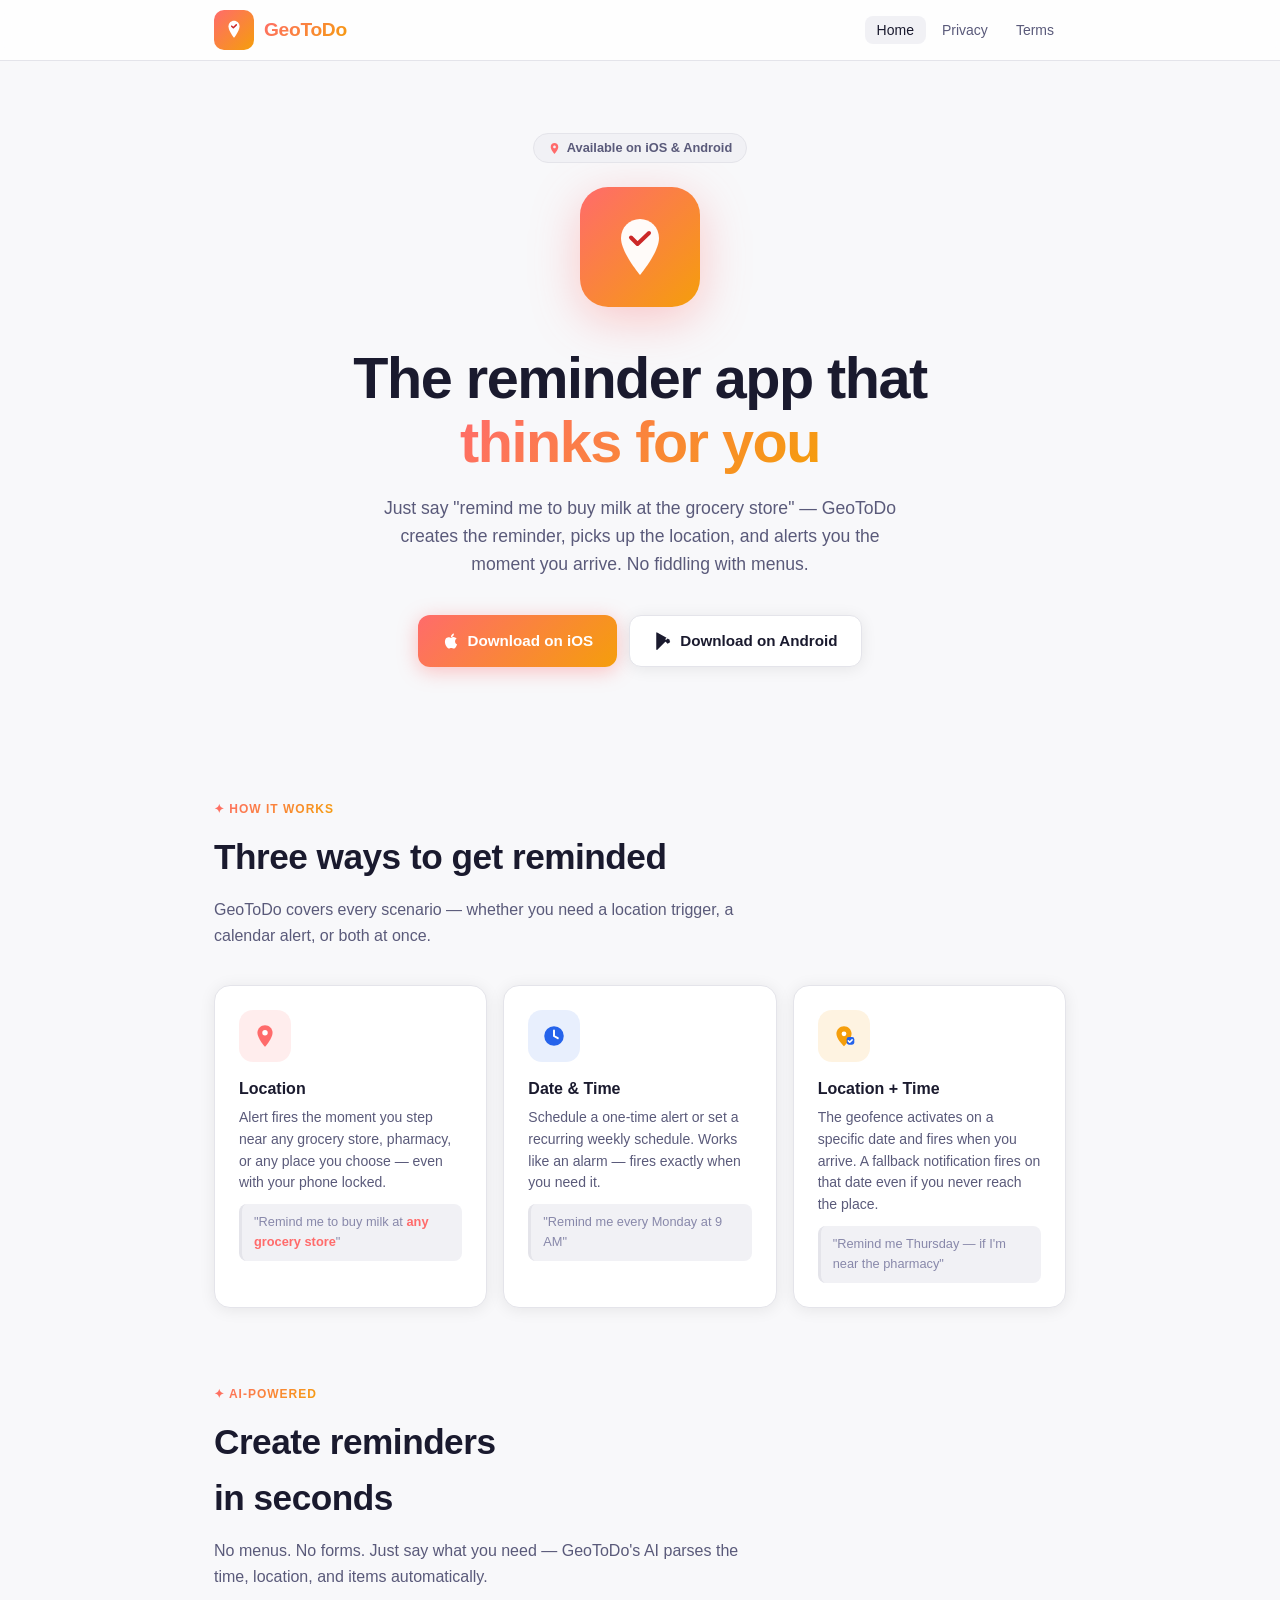
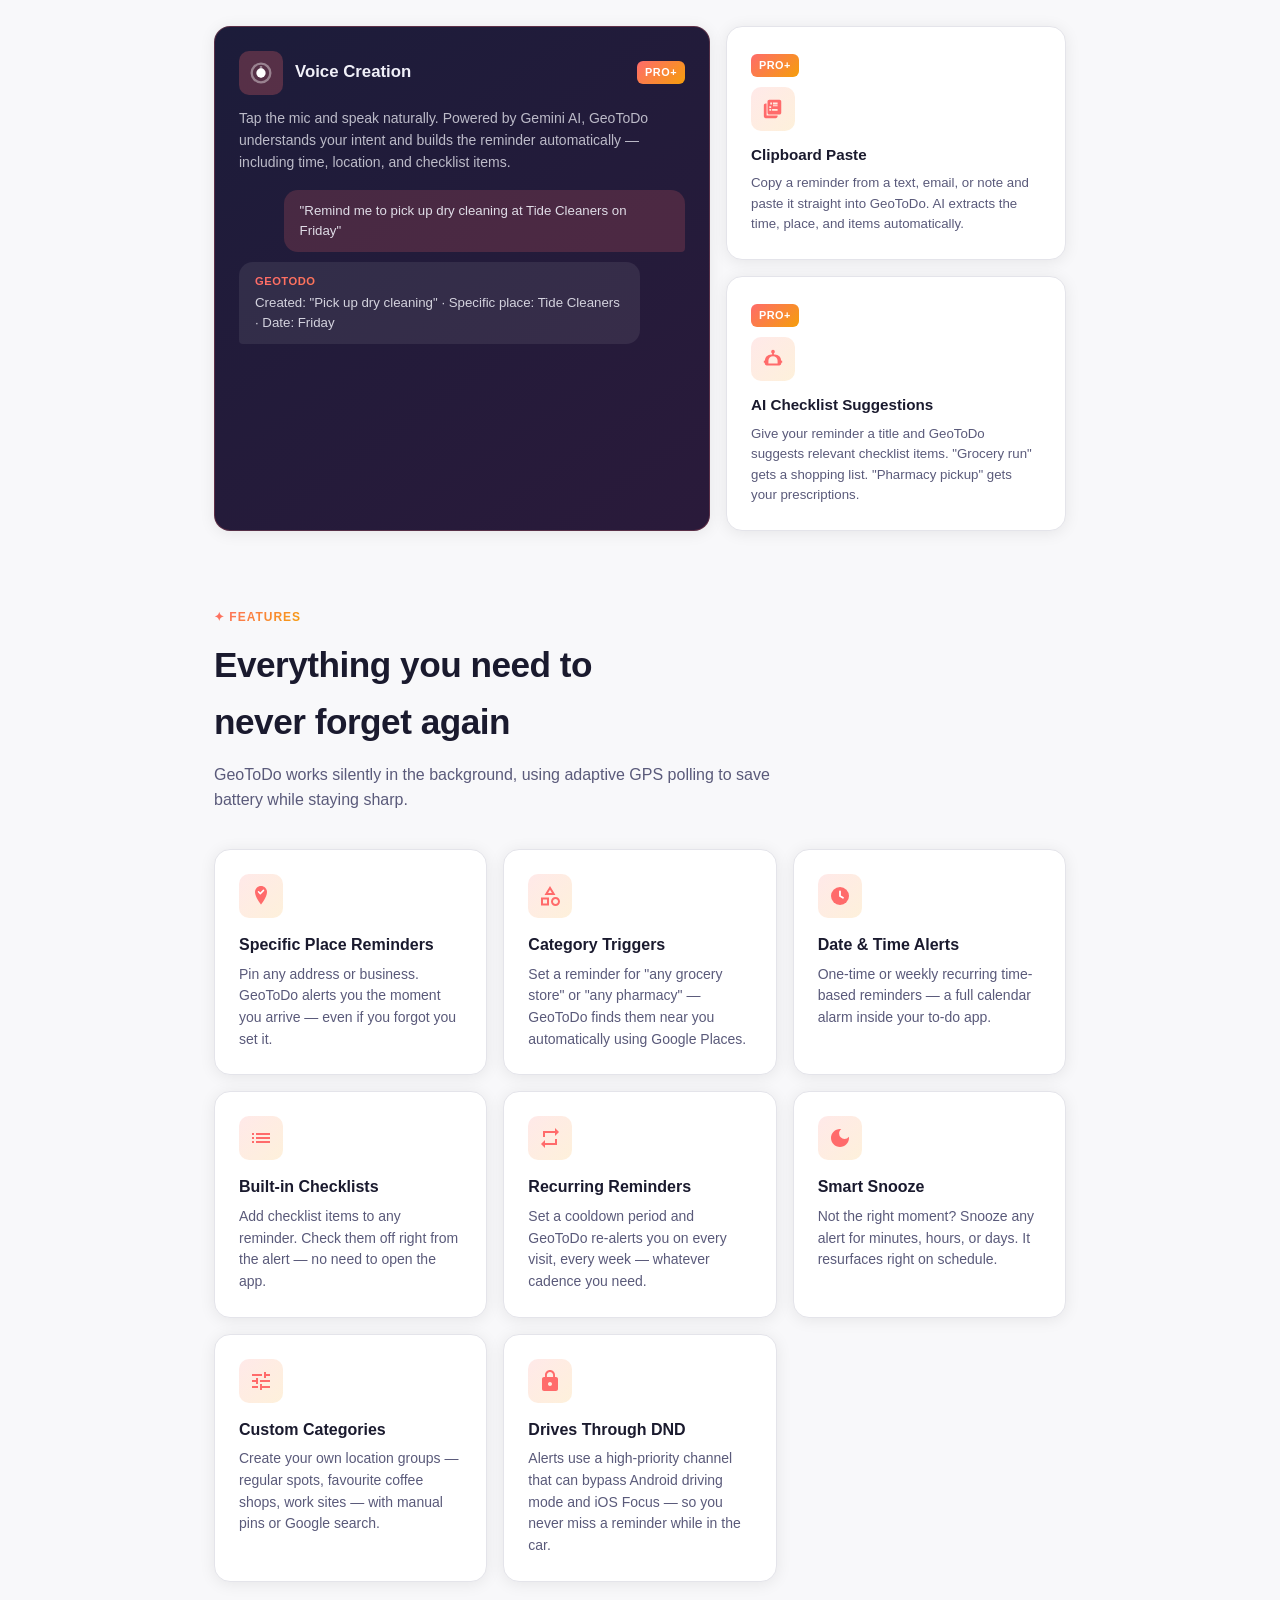
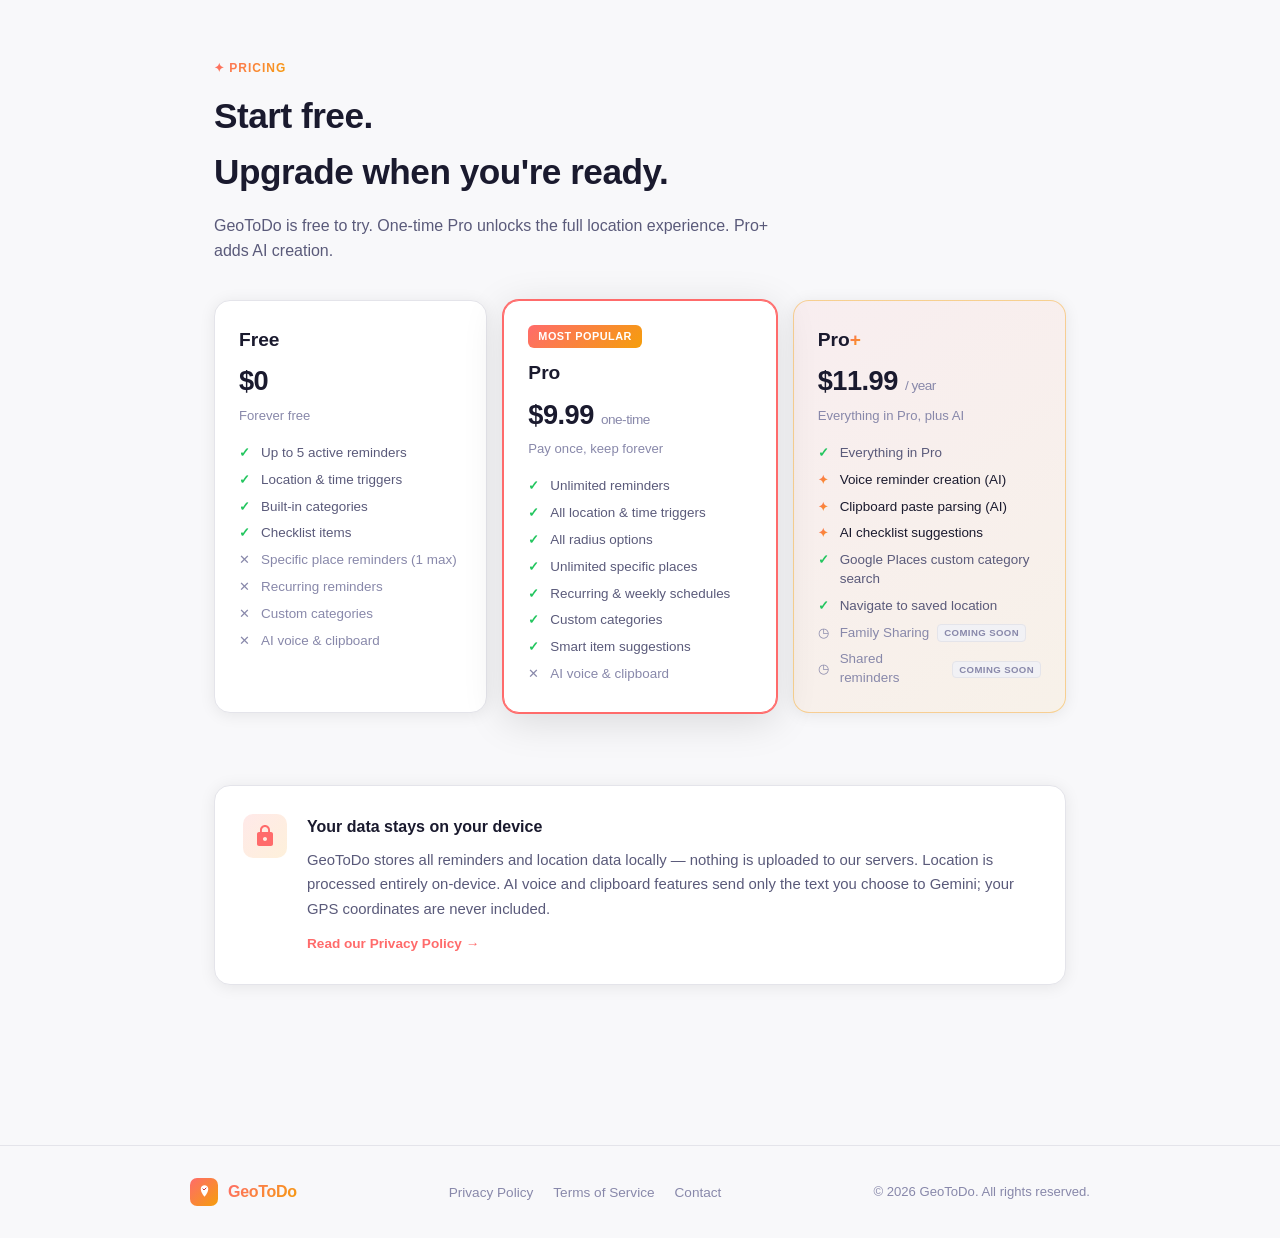
==== commit b091ccd2: "Add files via upload" ====
--- a/index.html
+++ b/index.html
@@ -309,6 +309,8 @@
           <li class="ok ai-feat">AI checklist suggestions</li>
           <li class="ok">Google Places custom category search</li>
           <li class="ok">Navigate to saved location</li>
+          <li class="coming-soon">Family Sharing <span class="soon-badge">Coming soon</span></li>
+          <li class="coming-soon">Shared reminders <span class="soon-badge">Coming soon</span></li>
         </ul>
       </div>
     </div>
--- a/style.css
+++ b/style.css
@@ -622,7 +622,7 @@
   display: grid;
   grid-template-columns: repeat(3, 1fr);
   gap: 16px;
-  align-items: start;
+  align-items: stretch;
 }
 
 @media (max-width: 700px) {
@@ -636,6 +636,8 @@
   padding: 24px;
   box-shadow: var(--shadow);
   position: relative;
+  display: flex;
+  flex-direction: column;
 }
 
 .tier-card.tier-featured {
@@ -650,6 +652,7 @@
 
 .tier-badge {
   display: inline-block;
+  align-self: flex-start;
   font-size: .68rem;
   font-weight: 800;
   letter-spacing: .5px;
@@ -702,6 +705,7 @@
   display: flex;
   flex-direction: column;
   gap: 8px;
+  flex-grow: 1;
 }
 
 .tier-features li {
@@ -733,6 +737,35 @@
 
 .tier-features li.ai-feat {
   color: var(--text);
+}
+
+.tier-features li.coming-soon {
+  color: var(--text-3);
+  display: flex;
+  align-items: center;
+  gap: 8px;
+}
+
+.tier-features li.coming-soon::before {
+  content: "◷";
+  position: absolute;
+  left: 0;
+  color: var(--text-3);
+  font-size: .8rem;
+}
+
+.soon-badge {
+  display: inline-block;
+  font-size: .6rem;
+  font-weight: 700;
+  letter-spacing: .4px;
+  text-transform: uppercase;
+  background: var(--surface2);
+  border: 1px solid var(--border);
+  color: var(--text-3);
+  border-radius: 4px;
+  padding: 1px 6px;
+  flex-shrink: 0;
 }
 
 .tier-features li.ai-feat::before {
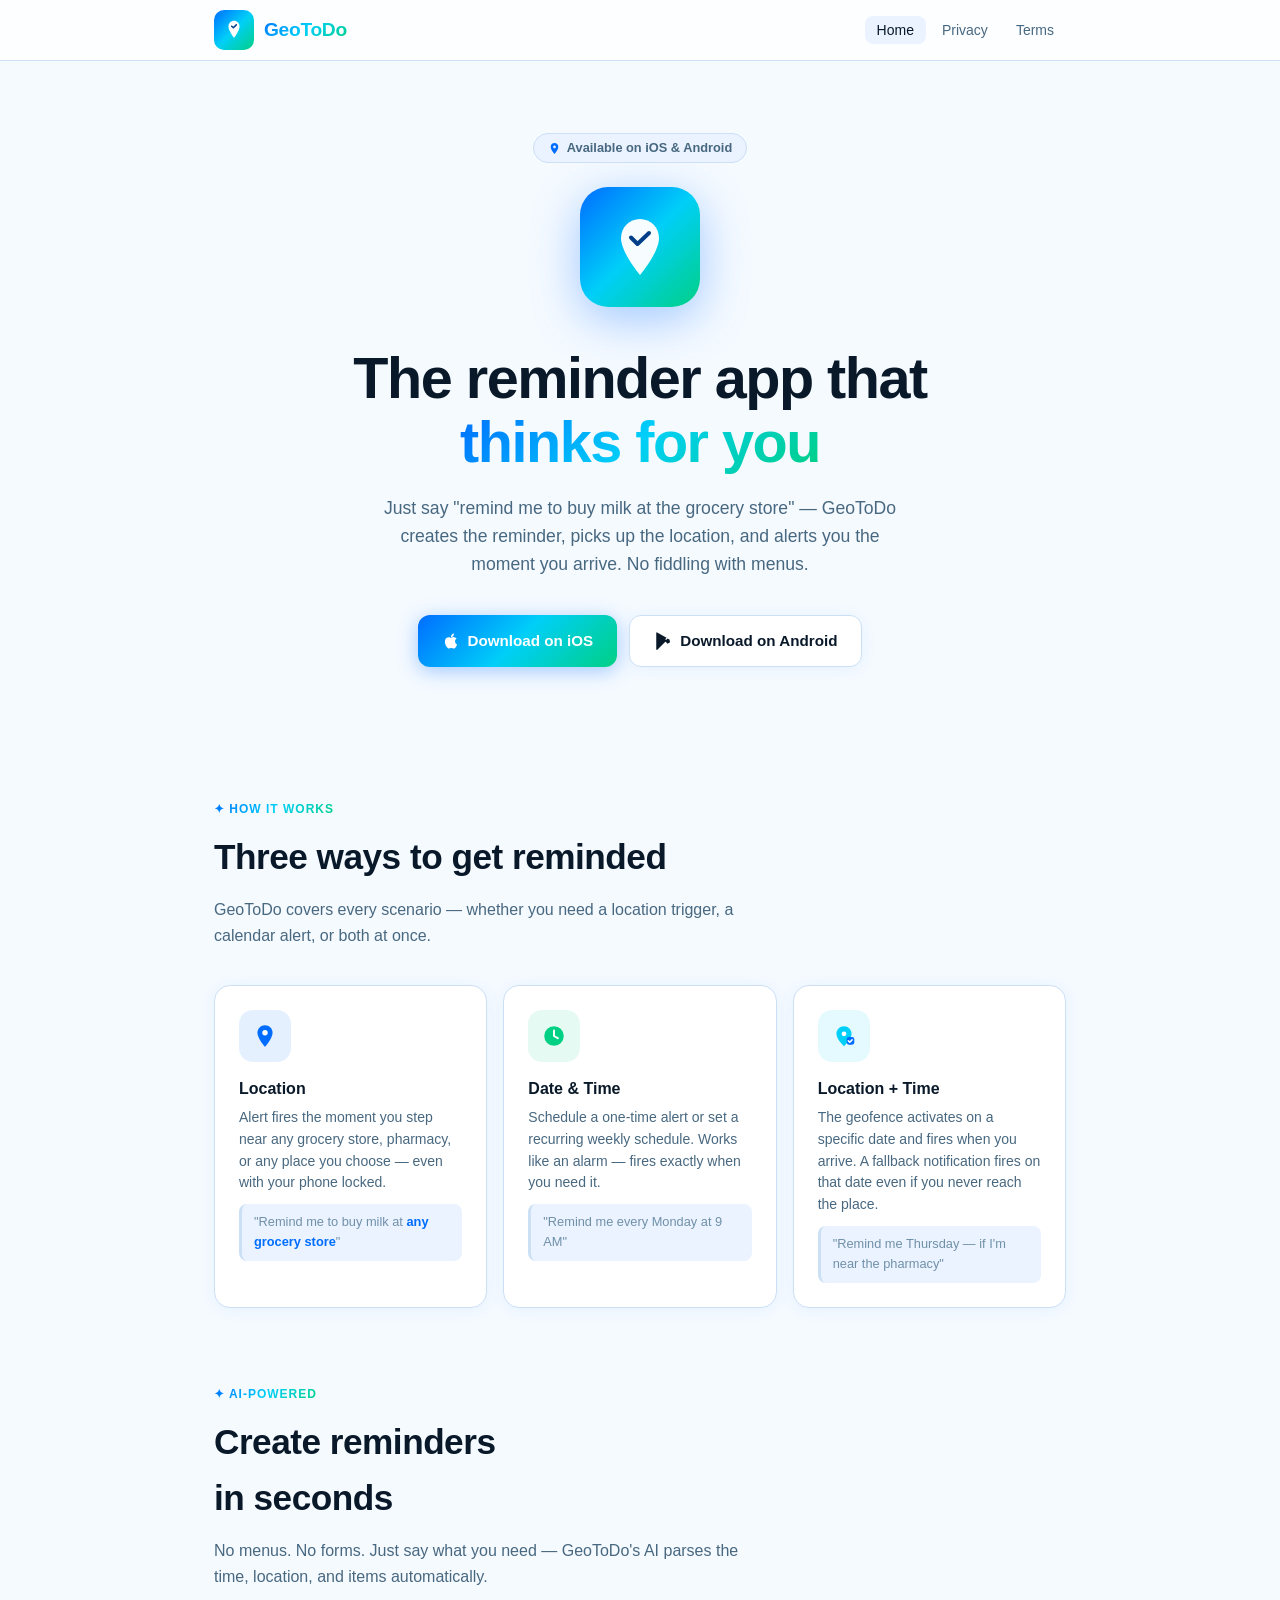
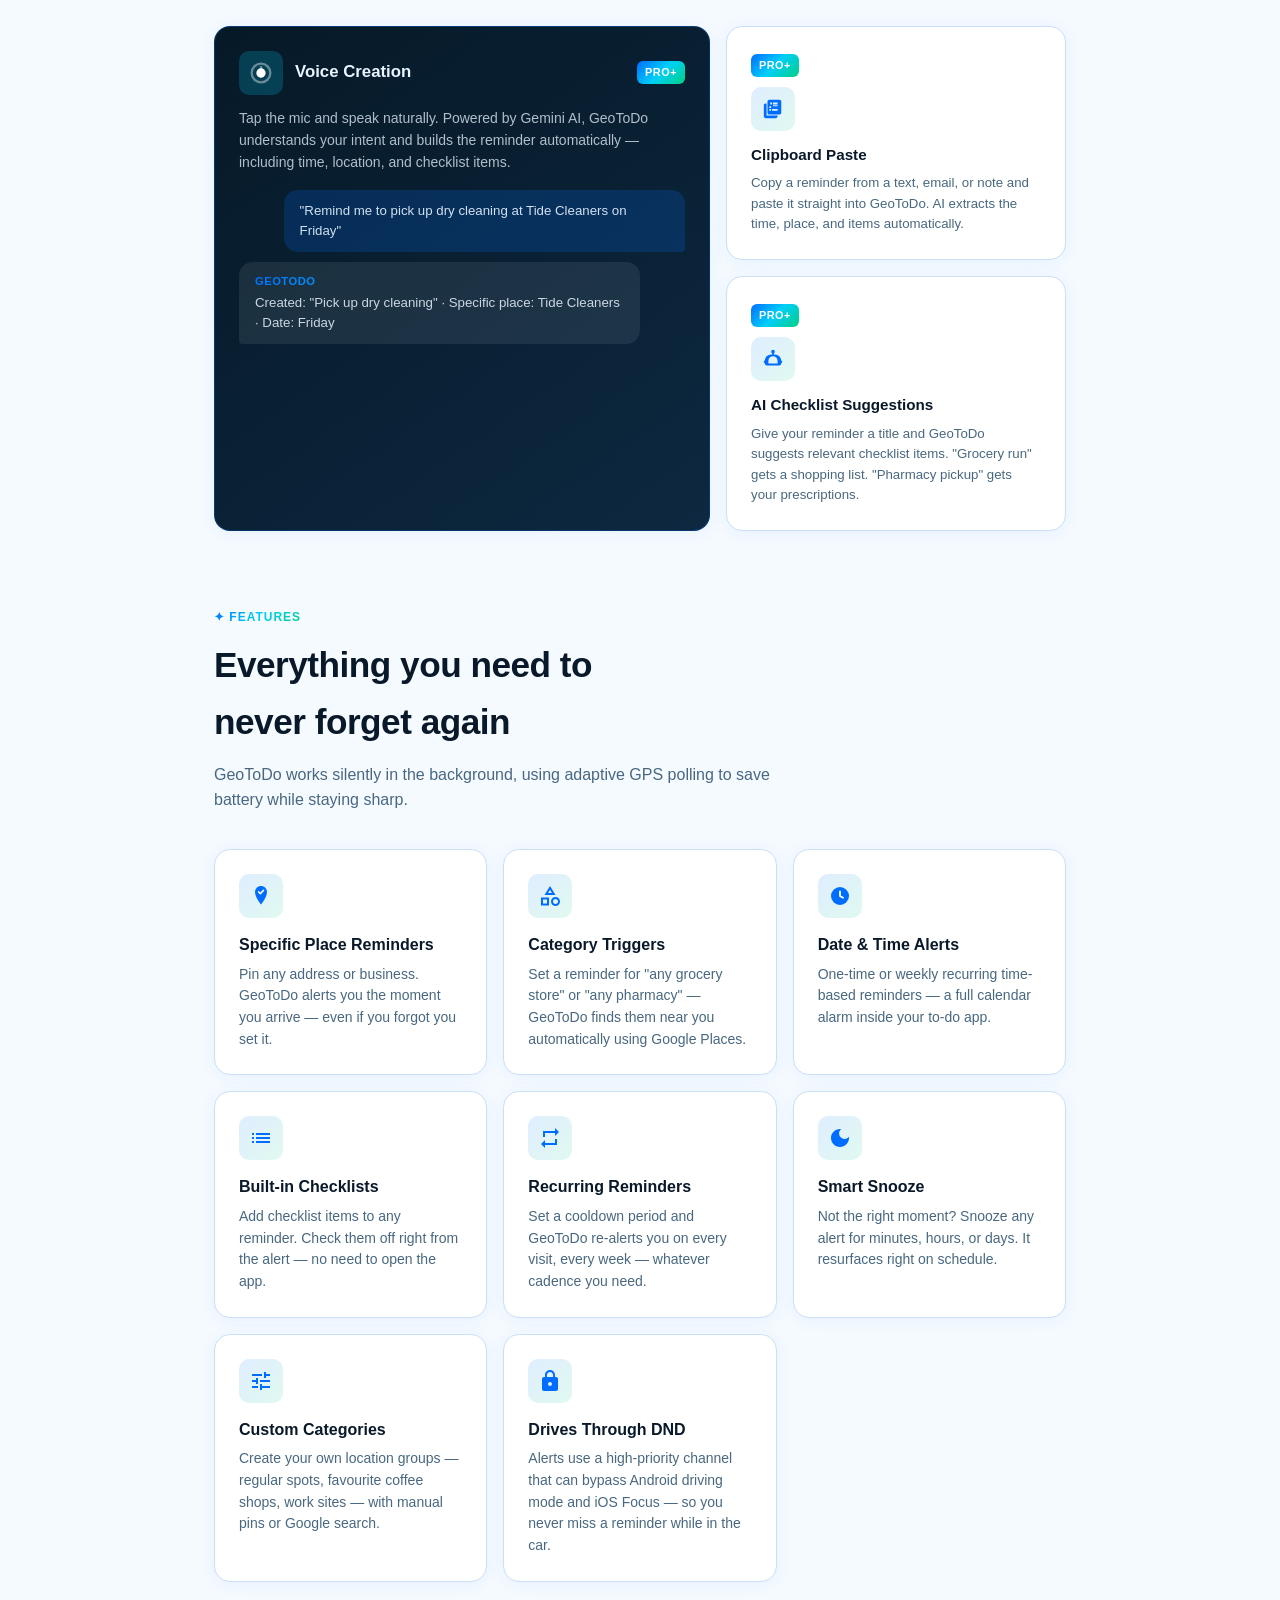
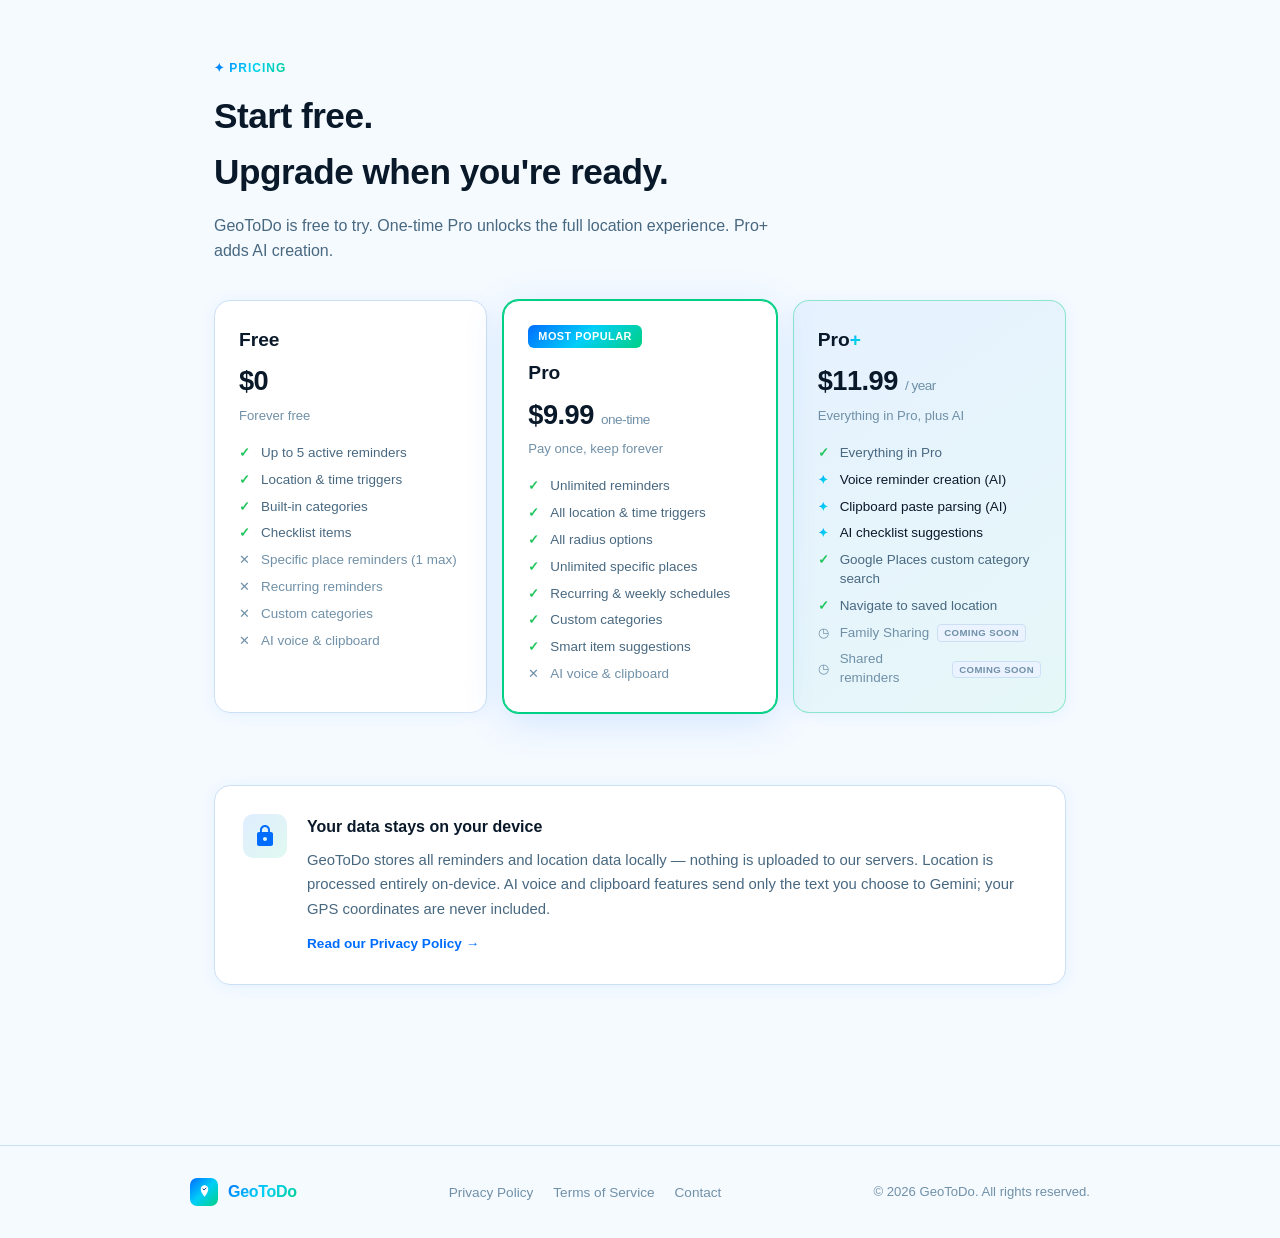
==== commit 9998d0f6: "Updating theme" ====
--- a/index.html
+++ b/index.html
@@ -1,361 +1,361 @@
-<!DOCTYPE html>
-<html lang="en">
-<head>
-  <meta charset="UTF-8" />
-  <meta name="viewport" content="width=device-width, initial-scale=1.0" />
-  <title>GeoToDo — AI-Powered Location &amp; Time Reminders</title>
-  <meta name="description" content="GeoToDo creates reminders from your voice, fires them when you arrive at a place or at a specific time, and checks items off without opening the app." />
-  <link rel="stylesheet" href="style.css" />
-  <link rel="icon" type="image/png" href="icon.png" />
-</head>
-<body>
-
-<!-- ── Nav ──────────────────────────────────────────────────────────────── -->
-<nav>
-  <div class="nav-inner">
-    <a href="index.html" class="logo">
-      <div class="logo-icon">
-        <svg width="22" height="22" viewBox="0 0 24 24" fill="none">
-          <path d="M12 2C8.69 2 6 4.69 6 8c0 5.5 6 12.5 6 12.5S18 13.5 18 8c0-3.31-2.69-6-6-6z" fill="white"/>
-          <path d="M9.5 7.8l1.8 1.8 3.2-3.2" stroke="#CC2828" stroke-width="1.6" stroke-linecap="round" stroke-linejoin="round"/>
-        </svg>
-      </div>
-      <span class="logo-name">GeoToDo</span>
-    </a>
-    <ul class="nav-links">
-      <li><a href="index.html" class="active">Home</a></li>
-      <li><a href="privacy.html">Privacy</a></li>
-      <li><a href="terms.html">Terms</a></li>
-    </ul>
-  </div>
-</nav>
-
-<!-- ── Hero ─────────────────────────────────────────────────────────────── -->
-<div class="page">
-  <div class="hero">
-    <div class="hero-badge">
-      <svg width="13" height="13" viewBox="0 0 24 24" fill="#FF6B6B"><path d="M12 2C8.13 2 5 5.13 5 9c0 5.25 7 13 7 13s7-7.75 7-13c0-3.87-3.13-7-7-7zm0 9.5c-1.38 0-2.5-1.12-2.5-2.5s1.12-2.5 2.5-2.5 2.5 1.12 2.5 2.5-1.12 2.5-2.5 2.5z"/></svg>
-      Available on iOS &amp; Android
-    </div>
-
-    <div class="app-icon-wrap">
-      <svg viewBox="0 0 64 64" fill="none" xmlns="http://www.w3.org/2000/svg">
-        <path d="M32 4C21.5 4 13 12.5 13 23c0 14.5 19 37 19 37s19-22.5 19-37C51 12.5 42.5 4 32 4z" fill="white" opacity="0.97"/>
-        <path d="M23 22.5l6.5 6.5 11.5-11" stroke="#CC2828" stroke-width="4" stroke-linecap="round" stroke-linejoin="round"/>
-      </svg>
-    </div>
-
-    <h1>The reminder app that<br><span class="grad-text">thinks for you</span></h1>
-    <p>Just say "remind me to buy milk at the grocery store" — GeoToDo creates the reminder, picks up the location, and alerts you the moment you arrive. No fiddling with menus.</p>
-
-    <div class="btn-group">
-      <a href="#" class="btn btn-primary">
-        <svg width="18" height="18" viewBox="0 0 24 24" fill="none"><path d="M18.71 19.5c-.83 1.24-1.71 2.45-3.05 2.47-1.34.03-1.77-.79-3.29-.79-1.53 0-2 .77-3.27.82-1.31.05-2.3-1.32-3.14-2.53C4.25 17 2.94 12.45 4.7 9.39c.87-1.52 2.43-2.48 4.12-2.51 1.28-.02 2.5.87 3.29.87.78 0 2.26-1.07 3.8-.91.65.03 2.47.26 3.64 1.98-.09.06-2.17 1.28-2.15 3.81.03 3.02 2.65 4.03 2.68 4.04-.03.07-.42 1.44-1.38 2.83M13 3.5c.73-.83 1.94-1.46 2.94-1.5.13 1.17-.34 2.35-1.04 3.19-.69.85-1.83 1.51-2.95 1.42-.15-1.15.41-2.35 1.05-3.11z" fill="white"/></svg>
-        Download on iOS
-      </a>
-      <a href="#" class="btn btn-outline">
-        <svg width="18" height="18" viewBox="0 0 24 24" fill="none"><path d="M3.18 23.76c.3.17.63.24.97.2l12.59-12.59L13.07 7.7 3.18 23.76zM20.9 10.24L18.1 8.62l-3.44 3.44 3.44 3.44 2.81-1.62c.8-.46.8-1.18-.01-1.64zM3 1.2v.01L13.07 11.3l3.67-3.67L4.14.83C3.76.6 3.34.57 3 .77V1.2zM3.18.24C3.07.3 3 .43 3 .59v22.82c0 .16.07.29.18.35l12.85-11.76L3.18.24z" fill="currentColor"/></svg>
-        Download on Android
-      </a>
-    </div>
-  </div>
-
-  <!-- ── Three trigger types ─────────────────────────────────────────────── -->
-  <div class="section">
-    <div class="section-label">✦ How it works</div>
-    <h2>Three ways to get reminded</h2>
-    <p>GeoToDo covers every scenario — whether you need a location trigger, a calendar alert, or both at once.</p>
-
-    <div class="trigger-grid">
-      <div class="trigger-card">
-        <div class="trigger-icon trigger-loc">
-          <svg width="26" height="26" viewBox="0 0 24 24" fill="none">
-            <path d="M12 2C8.13 2 5 5.13 5 9c0 5.25 7 13 7 13s7-7.75 7-13c0-3.87-3.13-7-7-7z" fill="#FF6B6B"/>
-            <circle cx="12" cy="9" r="2.5" fill="white"/>
-          </svg>
-        </div>
-        <div class="trigger-body">
-          <h3>Location</h3>
-          <p>Alert fires the moment you step near any grocery store, pharmacy, or any place you choose — even with your phone locked.</p>
-          <div class="trigger-example">"Remind me to buy milk at <em>any grocery store</em>"</div>
-        </div>
-      </div>
-
-      <div class="trigger-card">
-        <div class="trigger-icon trigger-time">
-          <svg width="26" height="26" viewBox="0 0 24 24" fill="none">
-            <circle cx="12" cy="12" r="9" fill="#2563EB"/>
-            <path d="M12 7v5l3.5 2" stroke="white" stroke-width="1.8" stroke-linecap="round"/>
-          </svg>
-        </div>
-        <div class="trigger-body">
-          <h3>Date &amp; Time</h3>
-          <p>Schedule a one-time alert or set a recurring weekly schedule. Works like an alarm — fires exactly when you need it.</p>
-          <div class="trigger-example">"Remind me every Monday at 9 AM"</div>
-        </div>
-      </div>
-
-      <div class="trigger-card">
-        <div class="trigger-icon trigger-both">
-          <svg width="26" height="26" viewBox="0 0 24 24" fill="none">
-            <path d="M12 3C8.13 3 5 6.13 5 10c0 4.5 5.5 10 7 11.5C13.5 20 19 14.5 19 10c0-3.87-3.13-7-7-7z" fill="#F59E0B"/>
-            <circle cx="12" cy="10" r="2.2" fill="white"/>
-            <rect x="14.5" y="13" width="7" height="7" rx="2" fill="#2563EB"/>
-            <path d="M16 16.5l1.3 1.3 2.2-2.2" stroke="white" stroke-width="1.4" stroke-linecap="round" stroke-linejoin="round"/>
-          </svg>
-        </div>
-        <div class="trigger-body">
-          <h3>Location + Time</h3>
-          <p>The geofence activates on a specific date and fires when you arrive. A fallback notification fires on that date even if you never reach the place.</p>
-          <div class="trigger-example">"Remind me Thursday — if I'm near the pharmacy"</div>
-        </div>
-      </div>
-    </div>
-  </div>
-
-  <!-- ── AI spotlight ────────────────────────────────────────────────────── -->
-  <div class="section">
-    <div class="section-label">✦ AI-Powered</div>
-    <h2>Create reminders<br>in seconds</h2>
-    <p>No menus. No forms. Just say what you need — GeoToDo's AI parses the time, location, and items automatically.</p>
-
-    <div class="ai-grid">
-      <div class="ai-card ai-card-primary">
-        <div class="ai-card-top">
-          <div class="ai-badge">Pro+</div>
-          <div class="ai-icon">
-            <svg width="28" height="28" viewBox="0 0 24 24" fill="none">
-              <path d="M12 3a9 9 0 1 0 0 18A9 9 0 0 0 12 3zm0 16a7 7 0 1 1 0-14 7 7 0 0 1 0 14zm-1-5h2v2h-2zm0-8h2v6h-2z" fill="white" opacity=".4"/>
-              <circle cx="12" cy="12" r="4" fill="white"/>
-            </svg>
-          </div>
-          <h3>Voice Creation</h3>
-        </div>
-        <p>Tap the mic and speak naturally. Powered by Gemini AI, GeoToDo understands your intent and builds the reminder automatically — including time, location, and checklist items.</p>
-        <div class="voice-demo">
-          <div class="voice-bubble user">"Remind me to pick up dry cleaning at Tide Cleaners on Friday"</div>
-          <div class="voice-bubble bot">
-            <span class="bot-label">GeoToDo</span>
-            Created: "Pick up dry cleaning" · Specific place: Tide Cleaners · Date: Friday
-          </div>
-        </div>
-      </div>
-
-      <div class="ai-side-cards">
-        <div class="ai-card">
-          <div class="ai-badge">Pro+</div>
-          <div class="feature-icon" style="margin-bottom:12px;">
-            <svg width="22" height="22" viewBox="0 0 24 24" fill="#FF6B6B">
-              <path d="M19 2H8c-1.1 0-2 .9-2 2v12c0 1.1.9 2 2 2h11c1.1 0 2-.9 2-2V4c0-1.1-.9-2-2-2zm-7 3h5v2h-5V5zm0 3h5v1h-5V8zm-3-3h2v2h-2V5zm-1 7h9v2H8v-2zm0-3h2v2H8v-2zm2 3h1v2h-1v-2zM5 6H4c-1.1 0-2 .9-2 2v12c0 1.1.9 2 2 2h11c1.1 0 2-.9 2-2v-1H5V6z"/>
-            </svg>
-          </div>
-          <h3>Clipboard Paste</h3>
-          <p>Copy a reminder from a text, email, or note and paste it straight into GeoToDo. AI extracts the time, place, and items automatically.</p>
-        </div>
-
-        <div class="ai-card">
-          <div class="ai-badge">Pro+</div>
-          <div class="feature-icon" style="margin-bottom:12px;">
-            <svg width="22" height="22" viewBox="0 0 24 24" fill="#FF6B6B">
-              <path d="M12 2a2 2 0 0 1 2 2c0 .74-.4 1.38-1 1.73V7h1a7 7 0 0 1 7 7h1v2h-1v1a2 2 0 0 1-2 2H5a2 2 0 0 1-2-2v-1H2v-2h1a7 7 0 0 1 7-7h1V5.73A2 2 0 0 1 10 4a2 2 0 0 1 2-2zm0 7a5 5 0 0 0-5 5v3h10v-3a5 5 0 0 0-5-5z"/>
-            </svg>
-          </div>
-          <h3>AI Checklist Suggestions</h3>
-          <p>Give your reminder a title and GeoToDo suggests relevant checklist items. "Grocery run" gets a shopping list. "Pharmacy pickup" gets your prescriptions.</p>
-        </div>
-      </div>
-    </div>
-  </div>
-
-  <!-- ── Full feature grid ───────────────────────────────────────────────── -->
-  <div class="section">
-    <div class="section-label">✦ Features</div>
-    <h2>Everything you need to<br>never forget again</h2>
-    <p>GeoToDo works silently in the background, using adaptive GPS polling to save battery while staying sharp.</p>
-
-    <div class="feature-grid">
-      <div class="feature-card">
-        <div class="feature-icon">
-          <svg width="24" height="24" viewBox="0 0 24 24" fill="none">
-            <path d="M12 2C8.69 2 6 4.69 6 8c0 5.5 6 12.5 6 12.5S18 13.5 18 8c0-3.31-2.69-6-6-6z" fill="#FF6B6B"/>
-            <path d="M9.5 7.8l1.8 1.8 3.2-3.2" stroke="white" stroke-width="1.5" stroke-linecap="round" stroke-linejoin="round"/>
-          </svg>
-        </div>
-        <h3>Specific Place Reminders</h3>
-        <p>Pin any address or business. GeoToDo alerts you the moment you arrive — even if you forgot you set it.</p>
-      </div>
-
-      <div class="feature-card">
-        <div class="feature-icon">
-          <svg width="24" height="24" viewBox="0 0 24 24" fill="#FF6B6B">
-            <path d="M12 2l-5.5 9h11L12 2zm0 3.84L13.93 9h-3.87L12 5.84zM17.5 13c-2.49 0-4.5 2.01-4.5 4.5S15.01 22 17.5 22 22 19.99 22 17.5 19.99 13 17.5 13zm0 7c-1.38 0-2.5-1.12-2.5-2.5s1.12-2.5 2.5-2.5 2.5 1.12 2.5 2.5-1.12 2.5-2.5 2.5zM3 21.5h8v-8H3v8zm2-6h4v4H5v-4z"/>
-          </svg>
-        </div>
-        <h3>Category Triggers</h3>
-        <p>Set a reminder for "any grocery store" or "any pharmacy" — GeoToDo finds them near you automatically using Google Places.</p>
-      </div>
-
-      <div class="feature-card">
-        <div class="feature-icon">
-          <svg width="24" height="24" viewBox="0 0 24 24" fill="none">
-            <circle cx="12" cy="12" r="9" fill="#FF6B6B"/>
-            <path d="M12 7.5v4.5l3 1.8" stroke="white" stroke-width="1.8" stroke-linecap="round"/>
-          </svg>
-        </div>
-        <h3>Date &amp; Time Alerts</h3>
-        <p>One-time or weekly recurring time-based reminders — a full calendar alarm inside your to-do app.</p>
-      </div>
-
-      <div class="feature-card">
-        <div class="feature-icon">
-          <svg width="24" height="24" viewBox="0 0 24 24" fill="#FF6B6B">
-            <path d="M3 13h2v-2H3v2zm0 4h2v-2H3v2zm0-8h2V7H3v2zm4 4h14v-2H7v2zm0 4h14v-2H7v2zM7 7v2h14V7H7z"/>
-          </svg>
-        </div>
-        <h3>Built-in Checklists</h3>
-        <p>Add checklist items to any reminder. Check them off right from the alert — no need to open the app.</p>
-      </div>
-
-      <div class="feature-card">
-        <div class="feature-icon">
-          <svg width="24" height="24" viewBox="0 0 24 24" fill="#FF6B6B">
-            <path d="M7 7h10v3l4-4-4-4v3H5v6h2V7zm10 10H7v-3l-4 4 4 4v-3h12v-6h-2v4z"/>
-          </svg>
-        </div>
-        <h3>Recurring Reminders</h3>
-        <p>Set a cooldown period and GeoToDo re-alerts you on every visit, every week — whatever cadence you need.</p>
-      </div>
-
-      <div class="feature-card">
-        <div class="feature-icon">
-          <svg width="24" height="24" viewBox="0 0 24 24" fill="#FF6B6B">
-            <path d="M12 3c-4.97 0-9 4.03-9 9s4.03 9 9 9 9-4.03 9-9c0-.46-.04-.92-.1-1.36a5.39 5.39 0 0 1-4.4 2.26 5.4 5.4 0 0 1-5.4-5.4c0-1.81.89-3.42 2.26-4.4-.44-.06-.9-.1-1.36-.1z"/>
-          </svg>
-        </div>
-        <h3>Smart Snooze</h3>
-        <p>Not the right moment? Snooze any alert for minutes, hours, or days. It resurfaces right on schedule.</p>
-      </div>
-
-      <div class="feature-card">
-        <div class="feature-icon">
-          <svg width="24" height="24" viewBox="0 0 24 24" fill="#FF6B6B">
-            <path d="M3 17v2h6v-2H3zM3 5v2h10V5H3zm10 16v-2h8v-2h-8v-2h-2v6h2zM7 9v2H3v2h4v2h2V9H7zm14 4v-2H11v2h10zm-6-4h2V7h4V5h-4V3h-2v6z"/>
-          </svg>
-        </div>
-        <h3>Custom Categories</h3>
-        <p>Create your own location groups — regular spots, favourite coffee shops, work sites — with manual pins or Google search.</p>
-      </div>
-
-      <div class="feature-card">
-        <div class="feature-icon">
-          <svg width="24" height="24" viewBox="0 0 24 24" fill="#FF6B6B">
-            <path d="M18 8h-1V6c0-2.76-2.24-5-5-5S7 3.24 7 6v2H6c-1.1 0-2 .9-2 2v10c0 1.1.9 2 2 2h12c1.1 0 2-.9 2-2V10c0-1.1-.9-2-2-2zm-6 9c-1.1 0-2-.9-2-2s.9-2 2-2 2 .9 2 2-.9 2-2 2zm3.1-9H8.9V6c0-1.71 1.39-3.1 3.1-3.1 1.71 0 3.1 1.39 3.1 3.1v2z"/>
-          </svg>
-        </div>
-        <h3>Drives Through DND</h3>
-        <p>Alerts use a high-priority channel that can bypass Android driving mode and iOS Focus — so you never miss a reminder while in the car.</p>
-      </div>
-    </div>
-  </div>
-
-  <!-- ── Pricing ─────────────────────────────────────────────────────────── -->
-  <div class="section">
-    <div class="section-label">✦ Pricing</div>
-    <h2>Start free.<br>Upgrade when you're ready.</h2>
-    <p>GeoToDo is free to try. One-time Pro unlocks the full location experience. Pro+ adds AI creation.</p>
-
-    <div class="pricing-grid">
-      <div class="tier-card">
-        <div class="tier-name">Free</div>
-        <div class="tier-price">$0</div>
-        <div class="tier-desc">Forever free</div>
-        <ul class="tier-features">
-          <li class="ok">Up to 5 active reminders</li>
-          <li class="ok">Location &amp; time triggers</li>
-          <li class="ok">Built-in categories</li>
-          <li class="ok">Checklist items</li>
-          <li class="no">Specific place reminders (1 max)</li>
-          <li class="no">Recurring reminders</li>
-          <li class="no">Custom categories</li>
-          <li class="no">AI voice &amp; clipboard</li>
-        </ul>
-      </div>
-
-      <div class="tier-card tier-featured">
-        <div class="tier-badge">Most Popular</div>
-        <div class="tier-name">Pro</div>
-        <div class="tier-price">$9.99 <span>one-time</span></div>
-        <div class="tier-desc">Pay once, keep forever</div>
-        <ul class="tier-features">
-          <li class="ok">Unlimited reminders</li>
-          <li class="ok">All location &amp; time triggers</li>
-          <li class="ok">All radius options</li>
-          <li class="ok">Unlimited specific places</li>
-          <li class="ok">Recurring &amp; weekly schedules</li>
-          <li class="ok">Custom categories</li>
-          <li class="ok">Smart item suggestions</li>
-          <li class="no">AI voice &amp; clipboard</li>
-        </ul>
-      </div>
-
-      <div class="tier-card tier-plus">
-        <div class="tier-name">Pro<span class="plus-text">+</span></div>
-        <div class="tier-price">$11.99 <span>/ year</span></div>
-        <div class="tier-desc">Everything in Pro, plus AI</div>
-        <ul class="tier-features">
-          <li class="ok">Everything in Pro</li>
-          <li class="ok ai-feat">Voice reminder creation (AI)</li>
-          <li class="ok ai-feat">Clipboard paste parsing (AI)</li>
-          <li class="ok ai-feat">AI checklist suggestions</li>
-          <li class="ok">Google Places custom category search</li>
-          <li class="ok">Navigate to saved location</li>
-          <li class="coming-soon">Family Sharing <span class="soon-badge">Coming soon</span></li>
-          <li class="coming-soon">Shared reminders <span class="soon-badge">Coming soon</span></li>
-        </ul>
-      </div>
-    </div>
-  </div>
-
-  <!-- ── Privacy callout ───────────────────────────────────────────────────── -->
-  <div class="section">
-    <div class="feature-card" style="display:flex; gap:20px; align-items:flex-start; padding:28px;">
-      <div style="flex-shrink:0; width:44px; height:44px; border-radius:10px; background:linear-gradient(135deg,rgba(255,107,107,.15),rgba(245,158,11,.15)); display:flex; align-items:center; justify-content:center;">
-        <svg width="24" height="24" viewBox="0 0 24 24" fill="#FF6B6B">
-          <path d="M18 8h-1V6c0-2.76-2.24-5-5-5S7 3.24 7 6v2H6c-1.1 0-2 .9-2 2v10c0 1.1.9 2 2 2h12c1.1 0 2-.9 2-2V10c0-1.1-.9-2-2-2zm-6 9c-1.1 0-2-.9-2-2s.9-2 2-2 2 .9 2 2-.9 2-2 2zm3.1-9H8.9V6c0-1.71 1.39-3.1 3.1-3.1 1.71 0 3.1 1.39 3.1 3.1v2z"/>
-        </svg>
-      </div>
-      <div>
-        <h3 style="margin-bottom:8px;">Your data stays on your device</h3>
-        <p style="color:var(--text-2); font-size:.93rem; line-height:1.65;">
-          GeoToDo stores all reminders and location data locally — nothing is uploaded to our servers. Location is processed entirely on-device. AI voice and clipboard features send only the text you choose to Gemini; your GPS coordinates are never included.
-        </p>
-        <a href="privacy.html" style="display:inline-block; margin-top:12px; font-size:.85rem; font-weight:600; color:var(--red); text-decoration:none;">Read our Privacy Policy →</a>
-      </div>
-    </div>
-  </div>
-
-</div><!-- /page -->
-
-<!-- ── Footer ────────────────────────────────────────────────────────────── -->
-<footer>
-  <div class="footer-inner">
-    <a href="index.html" class="logo">
-      <div class="logo-icon" style="width:28px;height:28px;border-radius:7px;">
-        <svg width="15" height="15" viewBox="0 0 24 24" fill="none">
-          <path d="M12 2C8.69 2 6 4.69 6 8c0 5.5 6 12.5 6 12.5S18 13.5 18 8c0-3.31-2.69-6-6-6z" fill="white"/>
-          <path d="M9.5 7.8l1.8 1.8 3.2-3.2" stroke="#CC2828" stroke-width="1.6" stroke-linecap="round" stroke-linejoin="round"/>
-        </svg>
-      </div>
-      <span class="logo-name" style="font-size:1rem;">GeoToDo</span>
-    </a>
-    <ul class="footer-links">
-      <li><a href="privacy.html">Privacy Policy</a></li>
-      <li><a href="terms.html">Terms of Service</a></li>
-      <li><a href="mailto:hello@geotodo.app">Contact</a></li>
-    </ul>
-    <p class="footer-copy">&copy; 2026 GeoToDo. All rights reserved.</p>
-  </div>
-</footer>
-
-</body>
-</html>
+<!DOCTYPE html>
+<html lang="en">
+<head>
+  <meta charset="UTF-8" />
+  <meta name="viewport" content="width=device-width, initial-scale=1.0" />
+  <title>GeoToDo — AI-Powered Location &amp; Time Reminders</title>
+  <meta name="description" content="GeoToDo creates reminders from your voice, fires them when you arrive at a place or at a specific time, and checks items off without opening the app." />
+  <link rel="stylesheet" href="style.css" />
+  <link rel="icon" type="image/png" href="icon.png" />
+</head>
+<body>
+
+<!-- ── Nav ──────────────────────────────────────────────────────────────── -->
+<nav>
+  <div class="nav-inner">
+    <a href="index.html" class="logo">
+      <div class="logo-icon">
+        <svg width="22" height="22" viewBox="0 0 24 24" fill="none">
+          <path d="M12 2C8.69 2 6 4.69 6 8c0 5.5 6 12.5 6 12.5S18 13.5 18 8c0-3.31-2.69-6-6-6z" fill="white"/>
+          <path d="M9.5 7.8l1.8 1.8 3.2-3.2" stroke="#003E8A" stroke-width="1.6" stroke-linecap="round" stroke-linejoin="round"/>
+        </svg>
+      </div>
+      <span class="logo-name">GeoToDo</span>
+    </a>
+    <ul class="nav-links">
+      <li><a href="index.html" class="active">Home</a></li>
+      <li><a href="privacy.html">Privacy</a></li>
+      <li><a href="terms.html">Terms</a></li>
+    </ul>
+  </div>
+</nav>
+
+<!-- ── Hero ─────────────────────────────────────────────────────────────── -->
+<div class="page">
+  <div class="hero">
+    <div class="hero-badge">
+      <svg width="13" height="13" viewBox="0 0 24 24" fill="#006DFF"><path d="M12 2C8.13 2 5 5.13 5 9c0 5.25 7 13 7 13s7-7.75 7-13c0-3.87-3.13-7-7-7zm0 9.5c-1.38 0-2.5-1.12-2.5-2.5s1.12-2.5 2.5-2.5 2.5 1.12 2.5 2.5-1.12 2.5-2.5 2.5z"/></svg>
+      Available on iOS &amp; Android
+    </div>
+
+    <div class="app-icon-wrap">
+      <svg viewBox="0 0 64 64" fill="none" xmlns="http://www.w3.org/2000/svg">
+        <path d="M32 4C21.5 4 13 12.5 13 23c0 14.5 19 37 19 37s19-22.5 19-37C51 12.5 42.5 4 32 4z" fill="white" opacity="0.97"/>
+        <path d="M23 22.5l6.5 6.5 11.5-11" stroke="#003E8A" stroke-width="4" stroke-linecap="round" stroke-linejoin="round"/>
+      </svg>
+    </div>
+
+    <h1>The reminder app that<br><span class="grad-text">thinks for you</span></h1>
+    <p>Just say "remind me to buy milk at the grocery store" — GeoToDo creates the reminder, picks up the location, and alerts you the moment you arrive. No fiddling with menus.</p>
+
+    <div class="btn-group">
+      <a href="#" class="btn btn-primary">
+        <svg width="18" height="18" viewBox="0 0 24 24" fill="none"><path d="M18.71 19.5c-.83 1.24-1.71 2.45-3.05 2.47-1.34.03-1.77-.79-3.29-.79-1.53 0-2 .77-3.27.82-1.31.05-2.3-1.32-3.14-2.53C4.25 17 2.94 12.45 4.7 9.39c.87-1.52 2.43-2.48 4.12-2.51 1.28-.02 2.5.87 3.29.87.78 0 2.26-1.07 3.8-.91.65.03 2.47.26 3.64 1.98-.09.06-2.17 1.28-2.15 3.81.03 3.02 2.65 4.03 2.68 4.04-.03.07-.42 1.44-1.38 2.83M13 3.5c.73-.83 1.94-1.46 2.94-1.5.13 1.17-.34 2.35-1.04 3.19-.69.85-1.83 1.51-2.95 1.42-.15-1.15.41-2.35 1.05-3.11z" fill="white"/></svg>
+        Download on iOS
+      </a>
+      <a href="#" class="btn btn-outline">
+        <svg width="18" height="18" viewBox="0 0 24 24" fill="none"><path d="M3.18 23.76c.3.17.63.24.97.2l12.59-12.59L13.07 7.7 3.18 23.76zM20.9 10.24L18.1 8.62l-3.44 3.44 3.44 3.44 2.81-1.62c.8-.46.8-1.18-.01-1.64zM3 1.2v.01L13.07 11.3l3.67-3.67L4.14.83C3.76.6 3.34.57 3 .77V1.2zM3.18.24C3.07.3 3 .43 3 .59v22.82c0 .16.07.29.18.35l12.85-11.76L3.18.24z" fill="currentColor"/></svg>
+        Download on Android
+      </a>
+    </div>
+  </div>
+
+  <!-- ── Three trigger types ─────────────────────────────────────────────── -->
+  <div class="section">
+    <div class="section-label">✦ How it works</div>
+    <h2>Three ways to get reminded</h2>
+    <p>GeoToDo covers every scenario — whether you need a location trigger, a calendar alert, or both at once.</p>
+
+    <div class="trigger-grid">
+      <div class="trigger-card">
+        <div class="trigger-icon trigger-loc">
+          <svg width="26" height="26" viewBox="0 0 24 24" fill="none">
+            <path d="M12 2C8.13 2 5 5.13 5 9c0 5.25 7 13 7 13s7-7.75 7-13c0-3.87-3.13-7-7-7z" fill="#006DFF"/>
+            <circle cx="12" cy="9" r="2.5" fill="white"/>
+          </svg>
+        </div>
+        <div class="trigger-body">
+          <h3>Location</h3>
+          <p>Alert fires the moment you step near any grocery store, pharmacy, or any place you choose — even with your phone locked.</p>
+          <div class="trigger-example">"Remind me to buy milk at <em>any grocery store</em>"</div>
+        </div>
+      </div>
+
+      <div class="trigger-card">
+        <div class="trigger-icon trigger-time">
+          <svg width="26" height="26" viewBox="0 0 24 24" fill="none">
+            <circle cx="12" cy="12" r="9" fill="#00D084"/>
+            <path d="M12 7v5l3.5 2" stroke="white" stroke-width="1.8" stroke-linecap="round"/>
+          </svg>
+        </div>
+        <div class="trigger-body">
+          <h3>Date &amp; Time</h3>
+          <p>Schedule a one-time alert or set a recurring weekly schedule. Works like an alarm — fires exactly when you need it.</p>
+          <div class="trigger-example">"Remind me every Monday at 9 AM"</div>
+        </div>
+      </div>
+
+      <div class="trigger-card">
+        <div class="trigger-icon trigger-both">
+          <svg width="26" height="26" viewBox="0 0 24 24" fill="none">
+            <path d="M12 3C8.13 3 5 6.13 5 10c0 4.5 5.5 10 7 11.5C13.5 20 19 14.5 19 10c0-3.87-3.13-7-7-7z" fill="#00CFF8"/>
+            <circle cx="12" cy="10" r="2.2" fill="white"/>
+            <rect x="14.5" y="13" width="7" height="7" rx="2" fill="#006DFF"/>
+            <path d="M16 16.5l1.3 1.3 2.2-2.2" stroke="white" stroke-width="1.4" stroke-linecap="round" stroke-linejoin="round"/>
+          </svg>
+        </div>
+        <div class="trigger-body">
+          <h3>Location + Time</h3>
+          <p>The geofence activates on a specific date and fires when you arrive. A fallback notification fires on that date even if you never reach the place.</p>
+          <div class="trigger-example">"Remind me Thursday — if I'm near the pharmacy"</div>
+        </div>
+      </div>
+    </div>
+  </div>
+
+  <!-- ── AI spotlight ────────────────────────────────────────────────────── -->
+  <div class="section">
+    <div class="section-label">✦ AI-Powered</div>
+    <h2>Create reminders<br>in seconds</h2>
+    <p>No menus. No forms. Just say what you need — GeoToDo's AI parses the time, location, and items automatically.</p>
+
+    <div class="ai-grid">
+      <div class="ai-card ai-card-primary">
+        <div class="ai-card-top">
+          <div class="ai-badge">Pro+</div>
+          <div class="ai-icon">
+            <svg width="28" height="28" viewBox="0 0 24 24" fill="none">
+              <path d="M12 3a9 9 0 1 0 0 18A9 9 0 0 0 12 3zm0 16a7 7 0 1 1 0-14 7 7 0 0 1 0 14zm-1-5h2v2h-2zm0-8h2v6h-2z" fill="white" opacity=".4"/>
+              <circle cx="12" cy="12" r="4" fill="white"/>
+            </svg>
+          </div>
+          <h3>Voice Creation</h3>
+        </div>
+        <p>Tap the mic and speak naturally. Powered by Gemini AI, GeoToDo understands your intent and builds the reminder automatically — including time, location, and checklist items.</p>
+        <div class="voice-demo">
+          <div class="voice-bubble user">"Remind me to pick up dry cleaning at Tide Cleaners on Friday"</div>
+          <div class="voice-bubble bot">
+            <span class="bot-label">GeoToDo</span>
+            Created: "Pick up dry cleaning" · Specific place: Tide Cleaners · Date: Friday
+          </div>
+        </div>
+      </div>
+
+      <div class="ai-side-cards">
+        <div class="ai-card">
+          <div class="ai-badge">Pro+</div>
+          <div class="feature-icon" style="margin-bottom:12px;">
+            <svg width="22" height="22" viewBox="0 0 24 24" fill="#006DFF">
+              <path d="M19 2H8c-1.1 0-2 .9-2 2v12c0 1.1.9 2 2 2h11c1.1 0 2-.9 2-2V4c0-1.1-.9-2-2-2zm-7 3h5v2h-5V5zm0 3h5v1h-5V8zm-3-3h2v2h-2V5zm-1 7h9v2H8v-2zm0-3h2v2H8v-2zm2 3h1v2h-1v-2zM5 6H4c-1.1 0-2 .9-2 2v12c0 1.1.9 2 2 2h11c1.1 0 2-.9 2-2v-1H5V6z"/>
+            </svg>
+          </div>
+          <h3>Clipboard Paste</h3>
+          <p>Copy a reminder from a text, email, or note and paste it straight into GeoToDo. AI extracts the time, place, and items automatically.</p>
+        </div>
+
+        <div class="ai-card">
+          <div class="ai-badge">Pro+</div>
+          <div class="feature-icon" style="margin-bottom:12px;">
+            <svg width="22" height="22" viewBox="0 0 24 24" fill="#006DFF">
+              <path d="M12 2a2 2 0 0 1 2 2c0 .74-.4 1.38-1 1.73V7h1a7 7 0 0 1 7 7h1v2h-1v1a2 2 0 0 1-2 2H5a2 2 0 0 1-2-2v-1H2v-2h1a7 7 0 0 1 7-7h1V5.73A2 2 0 0 1 10 4a2 2 0 0 1 2-2zm0 7a5 5 0 0 0-5 5v3h10v-3a5 5 0 0 0-5-5z"/>
+            </svg>
+          </div>
+          <h3>AI Checklist Suggestions</h3>
+          <p>Give your reminder a title and GeoToDo suggests relevant checklist items. "Grocery run" gets a shopping list. "Pharmacy pickup" gets your prescriptions.</p>
+        </div>
+      </div>
+    </div>
+  </div>
+
+  <!-- ── Full feature grid ───────────────────────────────────────────────── -->
+  <div class="section">
+    <div class="section-label">✦ Features</div>
+    <h2>Everything you need to<br>never forget again</h2>
+    <p>GeoToDo works silently in the background, using adaptive GPS polling to save battery while staying sharp.</p>
+
+    <div class="feature-grid">
+      <div class="feature-card">
+        <div class="feature-icon">
+          <svg width="24" height="24" viewBox="0 0 24 24" fill="none">
+            <path d="M12 2C8.69 2 6 4.69 6 8c0 5.5 6 12.5 6 12.5S18 13.5 18 8c0-3.31-2.69-6-6-6z" fill="#006DFF"/>
+            <path d="M9.5 7.8l1.8 1.8 3.2-3.2" stroke="white" stroke-width="1.5" stroke-linecap="round" stroke-linejoin="round"/>
+          </svg>
+        </div>
+        <h3>Specific Place Reminders</h3>
+        <p>Pin any address or business. GeoToDo alerts you the moment you arrive — even if you forgot you set it.</p>
+      </div>
+
+      <div class="feature-card">
+        <div class="feature-icon">
+          <svg width="24" height="24" viewBox="0 0 24 24" fill="#006DFF">
+            <path d="M12 2l-5.5 9h11L12 2zm0 3.84L13.93 9h-3.87L12 5.84zM17.5 13c-2.49 0-4.5 2.01-4.5 4.5S15.01 22 17.5 22 22 19.99 22 17.5 19.99 13 17.5 13zm0 7c-1.38 0-2.5-1.12-2.5-2.5s1.12-2.5 2.5-2.5 2.5 1.12 2.5 2.5-1.12 2.5-2.5 2.5zM3 21.5h8v-8H3v8zm2-6h4v4H5v-4z"/>
+          </svg>
+        </div>
+        <h3>Category Triggers</h3>
+        <p>Set a reminder for "any grocery store" or "any pharmacy" — GeoToDo finds them near you automatically using Google Places.</p>
+      </div>
+
+      <div class="feature-card">
+        <div class="feature-icon">
+          <svg width="24" height="24" viewBox="0 0 24 24" fill="none">
+            <circle cx="12" cy="12" r="9" fill="#006DFF"/>
+            <path d="M12 7.5v4.5l3 1.8" stroke="white" stroke-width="1.8" stroke-linecap="round"/>
+          </svg>
+        </div>
+        <h3>Date &amp; Time Alerts</h3>
+        <p>One-time or weekly recurring time-based reminders — a full calendar alarm inside your to-do app.</p>
+      </div>
+
+      <div class="feature-card">
+        <div class="feature-icon">
+          <svg width="24" height="24" viewBox="0 0 24 24" fill="#006DFF">
+            <path d="M3 13h2v-2H3v2zm0 4h2v-2H3v2zm0-8h2V7H3v2zm4 4h14v-2H7v2zm0 4h14v-2H7v2zM7 7v2h14V7H7z"/>
+          </svg>
+        </div>
+        <h3>Built-in Checklists</h3>
+        <p>Add checklist items to any reminder. Check them off right from the alert — no need to open the app.</p>
+      </div>
+
+      <div class="feature-card">
+        <div class="feature-icon">
+          <svg width="24" height="24" viewBox="0 0 24 24" fill="#006DFF">
+            <path d="M7 7h10v3l4-4-4-4v3H5v6h2V7zm10 10H7v-3l-4 4 4 4v-3h12v-6h-2v4z"/>
+          </svg>
+        </div>
+        <h3>Recurring Reminders</h3>
+        <p>Set a cooldown period and GeoToDo re-alerts you on every visit, every week — whatever cadence you need.</p>
+      </div>
+
+      <div class="feature-card">
+        <div class="feature-icon">
+          <svg width="24" height="24" viewBox="0 0 24 24" fill="#006DFF">
+            <path d="M12 3c-4.97 0-9 4.03-9 9s4.03 9 9 9 9-4.03 9-9c0-.46-.04-.92-.1-1.36a5.39 5.39 0 0 1-4.4 2.26 5.4 5.4 0 0 1-5.4-5.4c0-1.81.89-3.42 2.26-4.4-.44-.06-.9-.1-1.36-.1z"/>
+          </svg>
+        </div>
+        <h3>Smart Snooze</h3>
+        <p>Not the right moment? Snooze any alert for minutes, hours, or days. It resurfaces right on schedule.</p>
+      </div>
+
+      <div class="feature-card">
+        <div class="feature-icon">
+          <svg width="24" height="24" viewBox="0 0 24 24" fill="#006DFF">
+            <path d="M3 17v2h6v-2H3zM3 5v2h10V5H3zm10 16v-2h8v-2h-8v-2h-2v6h2zM7 9v2H3v2h4v2h2V9H7zm14 4v-2H11v2h10zm-6-4h2V7h4V5h-4V3h-2v6z"/>
+          </svg>
+        </div>
+        <h3>Custom Categories</h3>
+        <p>Create your own location groups — regular spots, favourite coffee shops, work sites — with manual pins or Google search.</p>
+      </div>
+
+      <div class="feature-card">
+        <div class="feature-icon">
+          <svg width="24" height="24" viewBox="0 0 24 24" fill="#006DFF">
+            <path d="M18 8h-1V6c0-2.76-2.24-5-5-5S7 3.24 7 6v2H6c-1.1 0-2 .9-2 2v10c0 1.1.9 2 2 2h12c1.1 0 2-.9 2-2V10c0-1.1-.9-2-2-2zm-6 9c-1.1 0-2-.9-2-2s.9-2 2-2 2 .9 2 2-.9 2-2 2zm3.1-9H8.9V6c0-1.71 1.39-3.1 3.1-3.1 1.71 0 3.1 1.39 3.1 3.1v2z"/>
+          </svg>
+        </div>
+        <h3>Drives Through DND</h3>
+        <p>Alerts use a high-priority channel that can bypass Android driving mode and iOS Focus — so you never miss a reminder while in the car.</p>
+      </div>
+    </div>
+  </div>
+
+  <!-- ── Pricing ─────────────────────────────────────────────────────────── -->
+  <div class="section">
+    <div class="section-label">✦ Pricing</div>
+    <h2>Start free.<br>Upgrade when you're ready.</h2>
+    <p>GeoToDo is free to try. One-time Pro unlocks the full location experience. Pro+ adds AI creation.</p>
+
+    <div class="pricing-grid">
+      <div class="tier-card">
+        <div class="tier-name">Free</div>
+        <div class="tier-price">$0</div>
+        <div class="tier-desc">Forever free</div>
+        <ul class="tier-features">
+          <li class="ok">Up to 5 active reminders</li>
+          <li class="ok">Location &amp; time triggers</li>
+          <li class="ok">Built-in categories</li>
+          <li class="ok">Checklist items</li>
+          <li class="no">Specific place reminders (1 max)</li>
+          <li class="no">Recurring reminders</li>
+          <li class="no">Custom categories</li>
+          <li class="no">AI voice &amp; clipboard</li>
+        </ul>
+      </div>
+
+      <div class="tier-card tier-featured">
+        <div class="tier-badge">Most Popular</div>
+        <div class="tier-name">Pro</div>
+        <div class="tier-price">$9.99 <span>one-time</span></div>
+        <div class="tier-desc">Pay once, keep forever</div>
+        <ul class="tier-features">
+          <li class="ok">Unlimited reminders</li>
+          <li class="ok">All location &amp; time triggers</li>
+          <li class="ok">All radius options</li>
+          <li class="ok">Unlimited specific places</li>
+          <li class="ok">Recurring &amp; weekly schedules</li>
+          <li class="ok">Custom categories</li>
+          <li class="ok">Smart item suggestions</li>
+          <li class="no">AI voice &amp; clipboard</li>
+        </ul>
+      </div>
+
+      <div class="tier-card tier-plus">
+        <div class="tier-name">Pro<span class="plus-text">+</span></div>
+        <div class="tier-price">$11.99 <span>/ year</span></div>
+        <div class="tier-desc">Everything in Pro, plus AI</div>
+        <ul class="tier-features">
+          <li class="ok">Everything in Pro</li>
+          <li class="ok ai-feat">Voice reminder creation (AI)</li>
+          <li class="ok ai-feat">Clipboard paste parsing (AI)</li>
+          <li class="ok ai-feat">AI checklist suggestions</li>
+          <li class="ok">Google Places custom category search</li>
+          <li class="ok">Navigate to saved location</li>
+          <li class="coming-soon">Family Sharing <span class="soon-badge">Coming soon</span></li>
+          <li class="coming-soon">Shared reminders <span class="soon-badge">Coming soon</span></li>
+        </ul>
+      </div>
+    </div>
+  </div>
+
+  <!-- ── Privacy callout ───────────────────────────────────────────────────── -->
+  <div class="section">
+    <div class="feature-card" style="display:flex; gap:20px; align-items:flex-start; padding:28px;">
+      <div style="flex-shrink:0; width:44px; height:44px; border-radius:10px; background:linear-gradient(135deg,rgba(0,109,255,.12),rgba(0,208,132,.12)); display:flex; align-items:center; justify-content:center;">
+        <svg width="24" height="24" viewBox="0 0 24 24" fill="#006DFF">
+          <path d="M18 8h-1V6c0-2.76-2.24-5-5-5S7 3.24 7 6v2H6c-1.1 0-2 .9-2 2v10c0 1.1.9 2 2 2h12c1.1 0 2-.9 2-2V10c0-1.1-.9-2-2-2zm-6 9c-1.1 0-2-.9-2-2s.9-2 2-2 2 .9 2 2-.9 2-2 2zm3.1-9H8.9V6c0-1.71 1.39-3.1 3.1-3.1 1.71 0 3.1 1.39 3.1 3.1v2z"/>
+        </svg>
+      </div>
+      <div>
+        <h3 style="margin-bottom:8px;">Your data stays on your device</h3>
+        <p style="color:var(--text-2); font-size:.93rem; line-height:1.65;">
+          GeoToDo stores all reminders and location data locally — nothing is uploaded to our servers. Location is processed entirely on-device. AI voice and clipboard features send only the text you choose to Gemini; your GPS coordinates are never included.
+        </p>
+        <a href="privacy.html" style="display:inline-block; margin-top:12px; font-size:.85rem; font-weight:600; color:var(--primary); text-decoration:none;">Read our Privacy Policy →</a>
+      </div>
+    </div>
+  </div>
+
+</div><!-- /page -->
+
+<!-- ── Footer ────────────────────────────────────────────────────────────── -->
+<footer>
+  <div class="footer-inner">
+    <a href="index.html" class="logo">
+      <div class="logo-icon" style="width:28px;height:28px;border-radius:7px;">
+        <svg width="15" height="15" viewBox="0 0 24 24" fill="none">
+          <path d="M12 2C8.69 2 6 4.69 6 8c0 5.5 6 12.5 6 12.5S18 13.5 18 8c0-3.31-2.69-6-6-6z" fill="white"/>
+          <path d="M9.5 7.8l1.8 1.8 3.2-3.2" stroke="#003E8A" stroke-width="1.6" stroke-linecap="round" stroke-linejoin="round"/>
+        </svg>
+      </div>
+      <span class="logo-name" style="font-size:1rem;">GeoToDo</span>
+    </a>
+    <ul class="footer-links">
+      <li><a href="privacy.html">Privacy Policy</a></li>
+      <li><a href="terms.html">Terms of Service</a></li>
+      <li><a href="mailto:hello@geotodo.app">Contact</a></li>
+    </ul>
+    <p class="footer-copy">&copy; 2026 GeoToDo. All rights reserved.</p>
+  </div>
+</footer>
+
+</body>
+</html>
--- a/style.css
+++ b/style.css
@@ -1,35 +1,36 @@
 /* ── GeoToDo website — shared styles ───────────────────────────────────── */
 
 :root {
-  --red:    #FF6B6B;
-  --amber:  #F59E0B;
-  --grad:   linear-gradient(135deg, #FF6B6B 0%, #F59E0B 100%);
-  --grad-h: linear-gradient(135deg, #ff5252 0%, #e08e00 100%);
-
-  --bg:        #f8f8fa;
+  --primary: #006DFF;
+  --teal:    #00D084;
+  --cyan:    #00CFF8;
+  --grad:    linear-gradient(135deg, #006DFF 0%, #00CFF8 50%, #00D084 100%);
+  --grad-h:  linear-gradient(135deg, #0057CC 0%, #009FC8 50%, #00A86C 100%);
+
+  --bg:        #f5faff;
   --surface:   #ffffff;
-  --surface2:  #f1f1f5;
-  --border:    #e4e4ea;
-  --text:      #1a1a2e;
-  --text-2:    #5a5a7a;
-  --text-3:    #8888aa;
+  --surface2:  #eaf3ff;
+  --border:    #cce0f5;
+  --text:      #091929;
+  --text-2:    #486880;
+  --text-3:    #7090a8;
   --radius:    16px;
   --radius-sm: 10px;
-  --shadow:    0 2px 16px rgba(0,0,0,.08);
-  --shadow-lg: 0 8px 40px rgba(0,0,0,.13);
+  --shadow:    0 2px 16px rgba(0,109,255,.07);
+  --shadow-lg: 0 8px 40px rgba(0,109,255,.15);
 }
 
 @media (prefers-color-scheme: dark) {
   :root {
-    --bg:       #0f0f18;
-    --surface:  #1c1c2e;
-    --surface2: #252538;
-    --border:   #2e2e48;
-    --text:     #f0f0f8;
-    --text-2:   #a0a0c0;
-    --text-3:   #606080;
-    --shadow:    0 2px 16px rgba(0,0,0,.4);
-    --shadow-lg: 0 8px 40px rgba(0,0,0,.5);
+    --bg:       #030E1A;
+    --surface:  #061927;
+    --surface2: #0D2840;
+    --border:   #193A55;
+    --text:     #E8F4FF;
+    --text-2:   #7AB2D4;
+    --text-3:   #3D6E8C;
+    --shadow:    0 2px 16px rgba(0,0,0,.5);
+    --shadow-lg: 0 8px 40px rgba(0,109,255,.2);
   }
 }
 
@@ -176,7 +177,7 @@
   display: flex;
   align-items: center;
   justify-content: center;
-  box-shadow: 0 12px 48px rgba(255, 107, 107, .35);
+  box-shadow: 0 12px 48px rgba(0, 109, 255, .35);
 }
 
 .app-icon-wrap svg { width: 64px; height: 64px; }
@@ -209,9 +210,9 @@
 .btn-primary {
   background: var(--grad);
   color: #fff;
-  box-shadow: 0 4px 20px rgba(255,107,107,.4);
-}
-.btn-primary:hover { box-shadow: 0 6px 28px rgba(255,107,107,.55); }
+  box-shadow: 0 4px 20px rgba(0,109,255,.35);
+}
+.btn-primary:hover { box-shadow: 0 6px 28px rgba(0,109,255,.5); }
 
 .btn-outline {
   background: var(--surface);
@@ -219,7 +220,7 @@
   border: 1.5px solid var(--border);
   box-shadow: var(--shadow);
 }
-.btn-outline:hover { border-color: var(--red); color: var(--red); }
+.btn-outline:hover { border-color: var(--primary); color: var(--primary); }
 
 /* ── Section headings ─────────────────────────────────────────────────────── */
 .section { margin-top: 72px; }
@@ -271,7 +272,7 @@
   width: 44px;
   height: 44px;
   border-radius: var(--radius-sm);
-  background: linear-gradient(135deg, rgba(255,107,107,.15), rgba(245,158,11,.15));
+  background: linear-gradient(135deg, rgba(0,109,255,.12), rgba(0,208,132,.12));
   display: flex;
   align-items: center;
   justify-content: center;
@@ -338,7 +339,7 @@
   width: 32px;
   height: 32px;
   border-radius: 8px;
-  background: linear-gradient(135deg, rgba(255,107,107,.2), rgba(245,158,11,.2));
+  background: linear-gradient(135deg, rgba(0,109,255,.15), rgba(0,208,132,.15));
   display: flex;
   align-items: center;
   justify-content: center;
@@ -359,14 +360,14 @@
 
 .prose li { margin-bottom: 6px; }
 
-.prose a { color: var(--red); text-decoration: none; }
+.prose a { color: var(--primary); text-decoration: none; }
 .prose a:hover { text-decoration: underline; }
 
 .prose strong { color: var(--text); font-weight: 600; }
 
 .info-box {
-  background: linear-gradient(135deg, rgba(255,107,107,.08), rgba(245,158,11,.08));
-  border: 1px solid rgba(255,107,107,.2);
+  background: linear-gradient(135deg, rgba(0,109,255,.07), rgba(0,208,132,.07));
+  border: 1px solid rgba(0,109,255,.2);
   border-radius: var(--radius-sm);
   padding: 16px 20px;
   margin: 20px 0;
@@ -445,9 +446,9 @@
   flex-shrink: 0;
 }
 
-.trigger-loc  { background: rgba(255, 107, 107, .12); }
-.trigger-time { background: rgba(37, 99, 235, .10); }
-.trigger-both { background: rgba(245, 158, 11, .12); }
+.trigger-loc  { background: rgba(0, 109, 255, .10); }
+.trigger-time { background: rgba(0, 208, 132, .10); }
+.trigger-both { background: rgba(0, 207, 248, .10); }
 
 .trigger-body h3 {
   font-size: 1rem;
@@ -474,7 +475,7 @@
 
 .trigger-example em {
   font-style: normal;
-  color: var(--red);
+  color: var(--primary);
   font-weight: 600;
 }
 
@@ -500,13 +501,13 @@
 }
 
 .ai-card-primary {
-  background: linear-gradient(145deg, #1c1c3a 0%, #2a1a3a 100%);
-  border-color: rgba(255, 107, 107, .25);
-  color: #f0f0f8;
+  background: linear-gradient(145deg, #061927 0%, #0D2840 100%);
+  border-color: rgba(0, 109, 255, .3);
+  color: #E8F4FF;
 }
 
 .ai-card-primary p {
-  color: rgba(240, 240, 248, .75);
+  color: rgba(232, 244, 255, .75);
   font-size: .875rem;
   line-height: 1.6;
   margin-bottom: 16px;
@@ -522,14 +523,14 @@
 .ai-card-top h3 {
   font-size: 1.05rem;
   font-weight: 700;
-  color: #f0f0f8;
+  color: #E8F4FF;
 }
 
 .ai-icon {
   width: 44px;
   height: 44px;
   border-radius: var(--radius-sm);
-  background: rgba(255, 107, 107, .25);
+  background: rgba(0, 207, 248, .2);
   display: flex;
   align-items: center;
   justify-content: center;
@@ -590,15 +591,15 @@
 }
 
 .voice-bubble.user {
-  background: rgba(255, 107, 107, .18);
-  color: rgba(240, 240, 248, .9);
+  background: rgba(0, 109, 255, .2);
+  color: rgba(232, 244, 255, .9);
   align-self: flex-end;
   border-bottom-right-radius: 4px;
 }
 
 .voice-bubble.bot {
   background: rgba(255, 255, 255, .08);
-  color: rgba(240, 240, 248, .85);
+  color: rgba(232, 244, 255, .85);
   align-self: flex-start;
   border-bottom-left-radius: 4px;
   display: flex;
@@ -641,13 +642,13 @@
 }
 
 .tier-card.tier-featured {
-  border-color: var(--red);
-  box-shadow: 0 0 0 1px var(--red), var(--shadow-lg);
+  border-color: var(--teal);
+  box-shadow: 0 0 0 1px var(--teal), var(--shadow-lg);
 }
 
 .tier-card.tier-plus {
-  background: linear-gradient(145deg, rgba(255,107,107,.07), rgba(245,158,11,.07));
-  border-color: rgba(245, 158, 11, .4);
+  background: linear-gradient(145deg, rgba(0,109,255,.06), rgba(0,208,132,.06));
+  border-color: rgba(0, 208, 132, .4);
 }
 
 .tier-badge {
